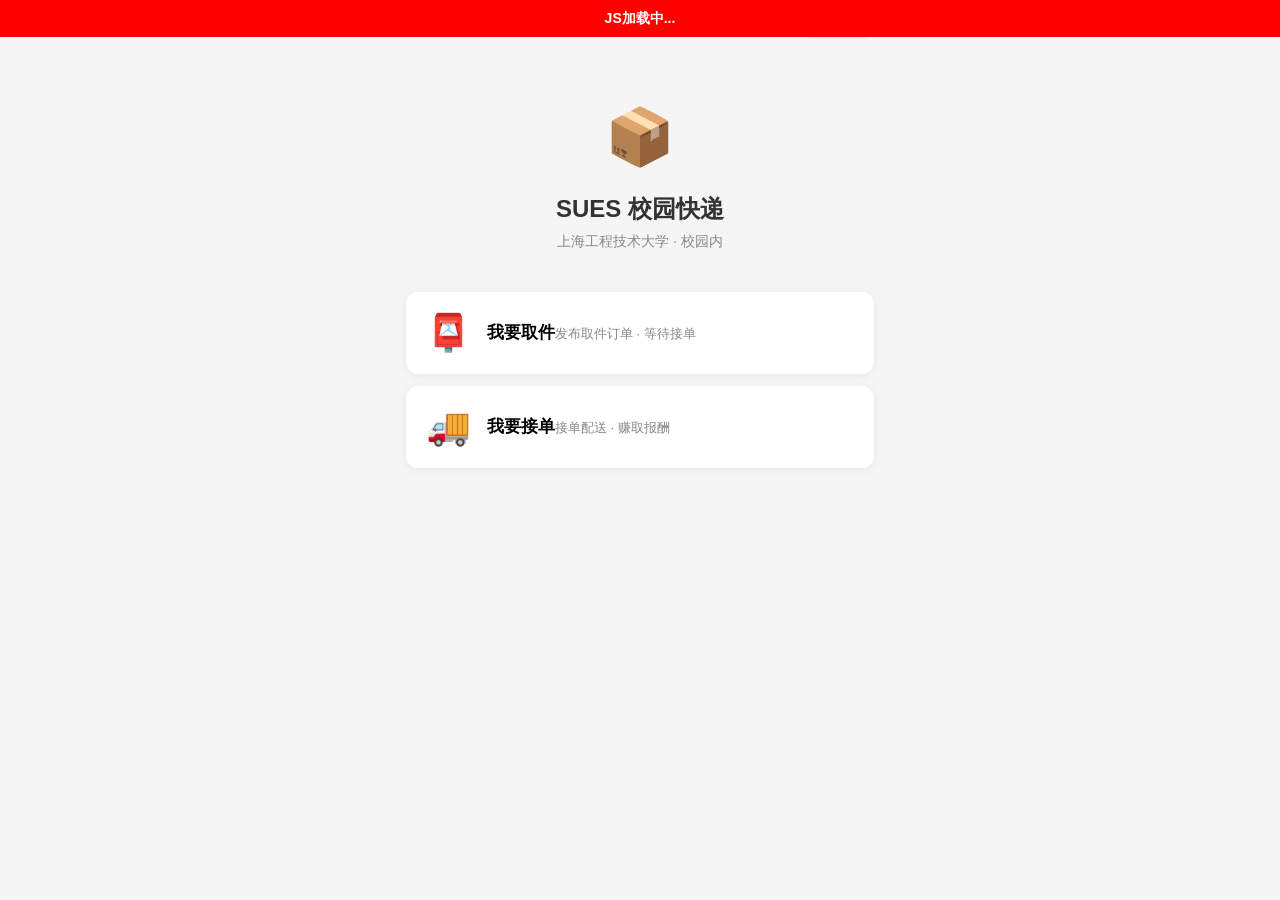
==== docs/index.html @ 0e4784ab "Deploy standalone with all fixes for GitHub Pages" ====
﻿<!DOCTYPE html>
<html lang="zh-CN">
<head>
  <meta charset="UTF-8">
  <meta name="viewport" content="width=device-width, initial-scale=1.0, maximum-scale=1.0, user-scalable=no, viewport-fit=cover">
  <title>SUES 校园快递</title>
  <style>
/* SUES Campus Express - Original WeChat Style */
:root {
  --green: #07c160; --green-light: #f0fff4; --danger: #ee0a24;
  --warning: #ff9800; --bg: #f5f5f5; --card: #fff;
  --text: #333; --text-secondary: #888; --border: #eee;
}
* { margin: 0; padding: 0; box-sizing: border-box; }
body {
  font-family: -apple-system, BlinkMacSystemFont, "Segoe UI", "PingFang SC", "Microsoft YaHei", sans-serif;
  background: var(--bg); color: var(--text); font-size: 15px; line-height: 1.5;
}
.app-container { max-width: 500px; margin: 0 auto; min-height: 100vh; }
.page { display: none; }
.page.active { display: block; }

/* Top Nav */
.top-nav {
  display: flex; align-items: center; justify-content: space-between;
  padding: 12px 16px; background: white;
  position: sticky; top: 0; z-index: 10;
}
.top-nav .back-btn { font-size: 24px; cursor: pointer; line-height: 1; }
.top-nav .title { font-size: 17px; font-weight: 600; }

/* Entry Page */
.entry-header { padding: 12px 16px 0; text-align: right; }
.admin-badge {
  font-size: 13px; color: var(--text-secondary); cursor: pointer;
  padding: 6px 14px; border-radius: 20px; background: var(--card);
  box-shadow: 0 1px 3px rgba(0,0,0,0.08);
}
.entry-grid { padding: 60px 16px 40px; text-align: center; }
.app-brand { margin-bottom: 40px; }
.app-brand .logo { font-size: 56px; display: block; margin-bottom: 12px; }
.entry-title { font-size: 24px; font-weight: 700; margin-bottom: 4px; }
.entry-subtitle { font-size: 14px; color: var(--text-secondary); }
.entry-btn {
  display: flex; align-items: center; width: 100%; padding: 20px; margin: 12px 0;
  background: white; border: none; border-radius: 12px; cursor: pointer; text-align: left;
  box-shadow: 0 2px 8px rgba(0,0,0,0.06);
}
.entry-btn .icon { font-size: 36px; margin-right: 16px; }
.entry-btn .btn-label { font-size: 17px; font-weight: 600; }
.entry-btn .btn-desc { font-size: 13px; color: var(--text-secondary); margin-top: 2px; }

/* Tabs */
.tabs, .page-tabs {
  display: flex; background: white; border-bottom: 1px solid #e5e5e5;
  position: sticky; top: 51px; z-index: 9;
}
.tab, .page-tab {
  flex: 1; text-align: center; padding: 12px; font-size: 14px;
  cursor: pointer; color: #888; border-bottom: 2px solid transparent;
}
.tab.active, .page-tab.active { color: var(--green); border-bottom-color: var(--green); font-weight: 600; }

/* Card & Form */
.card {
  background: white; border-radius: 12px; padding: 16px;
  margin: 12px 16px; box-shadow: 0 2px 8px rgba(0,0,0,0.06);
}
.form-group { margin-bottom: 12px; }
.form-group label { font-size: 13px; color: #888; display: block; margin-bottom: 6px; }
.form-group input, .form-group textarea {
  width: 100%; height: 44px; border: 1px solid #e5e5e5; border-radius: 8px;
  padding: 0 12px; font-size: 15px; background: #fafafa;
  outline: none; transition: border-color 0.2s;
}
.form-group input:focus, .form-group textarea:focus { border-color: var(--green); background: white; }
.form-group textarea { height: auto; min-height: 80px; padding: 10px 12px; resize: vertical; }
.price { text-align: center; font-size: 13px; color: #888; margin-bottom: 8px; }

/* Buttons */
.btn {
  width: 100%; height: 44px; border: none; border-radius: 8px;
  font-size: 16px; font-weight: 600; cursor: pointer; text-align: center;
  display: flex; align-items: center; justify-content: center;
}
.btn-primary { background: var(--green); color: white; }
.btn-danger { background: var(--danger); color: white; }
.btn-outline { background: white; border: 1px solid #ddd; color: var(--text); }
.btn-sm { height: 32px; font-size: 13px; font-weight: 500; padding: 0 12px; width: auto; }
.mt-8 { margin-top: 8px; }
.mt-16 { margin-top: 16px; }

/* Orders */
.order-item {
  background: white; margin: 0 16px 10px; padding: 14px 16px;
  border-radius: 12px; cursor: pointer; box-shadow: 0 2px 8px rgba(0,0,0,0.06);
}
.order-item .top-row { display: flex; justify-content: space-between; margin-bottom: 6px; font-size: 14px; }
.order-item .price { color: #e53935; font-weight: 700; font-size: 15px; }
.order-item .meta { display: flex; gap: 12px; font-size: 12px; color: #888; align-items: center; }

/* Status */
.status-badge, [class*="status-"] {
  font-size: 12px; padding: 2px 6px; border-radius: 4px;
}
.status-pending { background: #fff3e0; color: #e65100; }
.status-accepted, .status-in_transit { background: #e3f2fd; color: #1565c0; }
.status-completed { background: #e8f5e9; color: #1b5e20; }
.status-cancelled { background: #ffebee; color: #c62828; }
.status-disputed { background: #f3e5f5; color: #6a1b9a; }

/* Detail rows */
.detail-row { display: flex; padding: 10px 0; border-bottom: 1px solid var(--border); }
.detail-row:last-child { border-bottom: none; }
.detail-row .label { width: 76px; font-size: 13px; color: #888; flex-shrink: 0; }
.detail-row .value { flex: 1; font-size: 14px; word-break: break-all; }
.detail-actions { padding: 0 16px; margin-top: 16px; }
.detail-actions .btn + .btn { margin-top: 8px; }

/* Photo Upload */
.photo-upload {
  display: flex; flex-direction: column; align-items: center; padding: 24px;
  border: 2px dashed #ddd; border-radius: 8px; cursor: pointer; background: #fafafa;
}
.photo-upload .icon { font-size: 32px; }
.photo-upload .text { font-size: 13px; color: #888; margin-top: 8px; }
.photo-preview { max-width: 100%; max-height: 200px; border-radius: 8px; margin-top: 8px; }

/* Star Rating */
.star-rating { text-align: center; padding: 16px 0; }
.star { font-size: 32px; color: #ddd; cursor: pointer; margin: 0 4px; }
.star.active { color: #ffb300; }

/* Modal */
.modal-overlay {
  display: none; position: fixed; inset: 0; background: rgba(0,0,0,0.5);
  z-index: 100; align-items: center; justify-content: center;
}
.modal-overlay.active { display: flex; }
.modal-content {
  background: white; border-radius: 12px; padding: 24px;
  width: 85%; max-width: 400px; max-height: 80vh; overflow-y: auto;
}
.modal-actions { display: flex; gap: 12px; margin-top: 20px; }
.modal-actions .btn { flex: 1; }

/* Toast */
.toast {
  position: fixed; top: 50%; left: 50%; transform: translate(-50%,-50%);
  background: rgba(0,0,0,0.75); color: #fff; padding: 12px 24px;
  border-radius: 8px; font-size: 14px; z-index: 200;
  opacity: 0; transition: opacity 0.3s; pointer-events: none;
}
.toast.show { opacity: 1; }

/* Filter tabs */
.filter-tabs { display: flex; padding: 8px 16px; gap: 8px; flex-wrap: wrap; }
.filter-tab {
  padding: 4px 12px; font-size: 13px; border-radius: 12px; cursor: pointer;
  background: white; border: 1px solid #eee; color: #888;
}
.filter-tab.active { background: var(--green); color: white; border-color: var(--green); }

/* Stats Grid */
.stats-grid { display: grid; grid-template-columns: repeat(3,1fr); gap: 8px; padding: 12px 16px; }
.stat-card { background: white; padding: 16px; text-align: center; border-radius: 8px; box-shadow: 0 2px 8px rgba(0,0,0,0.06); }
.stat-card .number { font-size: 24px; font-weight: 700; color: var(--green); display: block; }
.stat-card .label { font-size: 12px; color: #888; margin-top: 4px; display: block; }

/* Table */
.table-wrap { overflow-x: auto; margin: 12px 16px; }
.table-wrap table { width: 100%; border-collapse: collapse; font-size: 13px; }
.table-wrap td, .table-wrap th { padding: 8px; text-align: left; border-bottom: 1px solid var(--border); }
.table-wrap th { background: var(--bg); font-weight: 600; }

/* Empty state */
.empty-state { text-align: center; padding: 60px 20px; color: #888; }
.empty-state .icon { font-size: 48px; margin-bottom: 12px; }
.empty-state p { font-size: 14px; }

/* Price card */
.price-card { background: var(--green-light); padding: 12px; border-radius: 8px; margin: 12px 16px; font-size: 13px; }
.price-card .row { display: flex; justify-content: space-between; padding: 3px 0; }

/* Misc */
.text-center { text-align: center; }
.role-badge { font-size: 11px; background: #e3f2fd; color: #1565c0; padding: 1px 6px; border-radius: 4px; }

</style>
</head>
<body>
<div id="js-status" style="position:fixed;top:0;left:0;right:0;z-index:99999;background:red;color:white;text-align:center;padding:8px;font-size:14px;font-weight:bold;">JS未加载</div>
<script>try{document.getElementById('js-status').textContent='JS加载中...';}catch(e){}</script>
  <div class="app-container" id="app">
    
    <!-- ===== Entry Page ===== -->
    <div class="page active" id="page-entry">
      <div class="entry-header">
        <span class="admin-badge" onclick="showAuth('admin')">⚙️ 管理</span>
      </div>
      <div class="entry-grid">
        <div class="app-brand">
          <span class="logo">📦</span>
          <div class="entry-title">SUES 校园快递</div>
          <div class="entry-subtitle">上海工程技术大学 · 校园内</div>
        </div>
        <button class="entry-btn pickup" onclick="showAuth('publisher')">
          <span class="icon">📮</span>
          <span class="btn-label">我要取件</span>
          <span class="btn-desc">发布取件订单 · 等待接单</span>
        </button>
        <button class="entry-btn delivery" onclick="showAuth('delivery')">
          <span class="icon">🚚</span>
          <span class="btn-label">我要接单</span>
          <span class="btn-desc">接单配送 · 赚取报酬</span>
        </button>
      </div>
    </div>

    <!-- ===== Auth Page ===== -->
    <div class="page" id="page-auth">
      <div class="top-nav">
        <span class="back-btn" onclick="showEntry()">‹</span>
        <span class="title" id="auth-title">登录</span>
      </div>
      <div style="padding: 20px 16px;">
        <input type="hidden" id="auth-target-role" value="publisher">
        <input type="hidden" id="auth-mode" value="login">
        <div id="auth-form">
          <div class="form-group">
            <label>用户名</label>
            <input type="text" id="auth-username" placeholder="请输入用户名">
          </div>
          <div class="form-group">
            <label>密码</label>
            <input type="password" id="auth-password" placeholder="请输入密码">
          </div>
          <div class="form-group" id="auth-phone-group" style="display:none">
            <label>手机号</label>
            <input type="tel" id="auth-phone" placeholder="请输入手机号">
          </div>
          <button class="btn btn-primary btn-block mt-16" id="auth-submit-btn" onclick="handleAuth()">登录</button>
          <p class="text-center mt-16">
            <span style="font-size:13px;color:var(--text-secondary);cursor:pointer" id="auth-toggle" onclick="toggleAuthMode()">没有账号？去注册</span>
          </p>
        </div>
      </div>
    </div>

    <!-- ===== Publisher Page ===== -->
    <div class="page" id="page-publisher">
      <div class="top-nav">
        <span class="back-btn" onclick="showEntry()">‹</span>
        <span class="title">📮 取件</span>
        <span style="font-size:13px;cursor:pointer" onclick="logout()">退出</span>
      </div>
      <div class="page-tabs">
        <div class="page-tab active" onclick="switchPubTab('publish')">发布订单</div>
        <div class="page-tab" onclick="switchPubTab('myorders')">我的订单</div>
      </div>
      <div id="pub-publish">
      <div class="price-card"><div style="font-size:13px;font-weight:600;margin-bottom:8px;">💰 价格表</div>
        <div class="row"><span>0-0.5kg</span><span style="font-weight:600;">¥2</span></div>
        <div class="row"><span>0.5-1kg</span><span style="font-weight:600;">¥4</span></div>
        <div class="row"><span>1-2kg</span><span style="font-weight:600;">¥6</span></div>
        <div class="row"><span>2-5kg</span><span style="font-weight:600;">¥10</span></div>
        <div class="row" style="border-top:1px solid var(--border);padding-top:6px;margin-top:6px;"><span>超过5kg每kg加</span><span style="font-weight:600;">¥2</span></div>
      </div>
      <div class="card" style="margin-top:12px;">
        <div class="form-group">
          <label>取件地址</label>
          <input type="text" id="pub-pickup-addr" placeholder="如：三期宿舍14号楼">
        </div>
        <div class="form-group">
          <label>取件码</label>
          <input type="text" id="pub-pickup-code" placeholder="取货验证码/密码">
        </div>
        <div class="form-group">
          <label>送达地址</label>
          <input type="text" id="pub-delivery-addr" placeholder="如：教学楼A座">
        </div>
        <div class="form-group">
          <label>快递编号</label>
          <input type="text" id="pub-tracking" placeholder="快递单号">
        </div>
        <div class="form-group">
          <label>重量（kg，超过5kg每kg加¥2）</label>
          <input type="number" id="pub-weight" placeholder="0" step="0.1" min="0">
        </div>
        <div class="form-group">
          <label>备注</label>
          <textarea id="pub-notes" placeholder="其他说明..."></textarea>
        </div>
        <div id="pub-price-preview" style="text-align:center;font-size:13px;color:var(--text-secondary);margin-bottom:12px;">
          预估价格：¥<span id="pub-price-amount">2.00</span>
          <span id="pub-payment-type"></span>
        </div>
        <button class="btn btn-primary btn-block" onclick="publishOrder()">发布订单</button>
      </div>
      </div>
      <div id="pub-myorders" style="display:none">
        <div class="filter-tabs">
          <span class="filter-tab active" onclick="filterMyOrders('all',this)">全部</span>
          <span class="filter-tab" onclick="filterMyOrders('pending',this)">待接单</span>
          <span class="filter-tab" onclick="filterMyOrders('accepted',this)">已接单</span>
          <span class="filter-tab" onclick="filterMyOrders('completed',this)">已完成</span>
        </div>
        <div id="pub-orders-list"></div>
      </div>
    </div>

    <!-- ===== Delivery Page ===== -->
    <div class="page" id="page-delivery">
      <div class="top-nav">
        <span class="back-btn" onclick="showEntry()">‹</span>
        <span class="title">🚚 接单</span>
        <span style="font-size:13px;cursor:pointer" onclick="logout()">退出</span>
      </div>
      <div class="page-tabs">
        <div class="page-tab active" onclick="switchDelTab('available')">可接订单</div>
        <div class="page-tab" onclick="switchDelTab('mine')">我的接单</div>
      </div>
      <div id="del-available">
        <div id="del-orders-list"></div>
      </div>
      <div id="del-mine" style="display:none">
        <div class="filter-tabs">
          <span class="filter-tab active" onclick="filterMyDeliveries('all',this)">全部</span>
          <span class="filter-tab" onclick="filterMyDeliveries('accepted',this)">进行中</span>
          <span class="filter-tab" onclick="filterMyDeliveries('completed',this)">已完成</span>
        </div>
        <div id="del-mine-list"></div>
      </div>
    </div>

    <!-- ===== Admin Page ===== -->
    <div class="page" id="page-admin">
      <div class="top-nav">
        <span class="back-btn" onclick="showEntry()">‹</span>
        <span class="title">⚙️ 管理后台</span>
        <span style="font-size:13px;cursor:pointer" onclick="logout()">退出</span>
      </div>
      <div class="stats-grid" id="admin-stats"></div>
      <div class="page-tabs">
        <div class="page-tab active" onclick="switchAdminTab('dashboard',this)">概览</div>
        <div class="page-tab" onclick="switchAdminTab('verify',this)">认证审核</div>
        <div class="page-tab" onclick="switchAdminTab('orders',this)">订单管理</div>
        <div class="page-tab" onclick="switchAdminTab('users',this)">用户管理</div>
      </div>
      <div id="admin-dashboard">
        <div id="admin-dash-content"></div>
      </div>
      <div id="admin-verify" style="display:none">
        <div id="admin-verify-list"></div>
      </div>
      <div id="admin-orders" style="display:none">
        <div id="admin-orders-list"></div>
      </div>
      <div id="admin-users" style="display:none">
        <div id="admin-users-list"></div>
      </div>
    </div>

    <!-- ===== Order Detail Page ===== -->
    <div class="page" id="page-order-detail">
      <div class="top-nav">
        <span class="back-btn" onclick="closeDetail()">‹</span>
        <span class="title">订单详情</span>
      </div>
      <div id="order-detail-content" style="padding: 12px 0;"></div>
    </div>

  </div>

  <!-- ===== Modal ===== -->
  <div class="modal-overlay" id="modal">
    <div class="modal-content" id="modal-body"></div>
  </div>

  <!-- ===== Toast ===== -->
  <div class="toast" id="toast"></div>

  <script>
try { document.getElementById('js-status').textContent='JS已加载'; document.getElementById('js-status').style.background='green'; } catch(e) {}

try { alert('JS已启动'); } catch(e) {}

try { alert('JS已启动 - ' + (typeof API_URL !== 'undefined' ? API_URL : 'NO_API')); } catch(e) {}
console.log('SCRIPT_START');
var API_URL = 'https://sues-express.onrender.com/api';
let state = { user: null, token: null, role: null, currentDetail: null };


// Make all functions accessible as globals
window.showAuth = showAuth;
window.showPage = showPage;  
window.handleAuth = handleAuth;
window.logout = logout;
window.showEntry = showEntry;
window.navigateTo = navigateTo;
window.closeDetail = closeDetail;
window.showToast = showToast;
window.toggleAuthMode = toggleAuthMode;
window.publishOrder = publishOrder;
window.switchPubTab = switchPubTab;
window.loadMyOrders = loadMyOrders;
window.filterMyOrders = filterMyOrders;
window.checkDeliveryStatus = checkDeliveryStatus;
window.submitDeliveryApply = submitDeliveryApply;
window.previewPhoto = previewPhoto;
window.switchDelTab = switchDelTab;
window.loadAvailableOrders = loadAvailableOrders;
window.loadMyDeliveries = loadMyDeliveries;
window.filterMyDeliveries = filterMyDeliveries;
window.acceptOrder = acceptOrder;
window.renderOrderItem = renderOrderItem;
window.showOrderDetail = showOrderDetail;
window.completeOrder = completeOrder;
window.cancelOrder = cancelOrder;
window.showRatingForm = showRatingForm;
window.setRating = setRating;
window.submitRating = submitRating;
window.closeModal = closeModal;
window.showDisputeForm = showDisputeForm;
window.submitDispute = submitDispute;
window.payOrder = payOrder;
window.confirmPay = confirmPay;
window.loadAdminDashboard = loadAdminDashboard;
window.switchAdminTab = switchAdminTab;
window.loadAdminVerify = loadAdminVerify;
window.verifyDelivery = verifyDelivery;
window.loadAdminOrders = loadAdminOrders;
window.loadAdminUsers = loadAdminUsers;
window.adminBlockUser = adminBlockUser;
window.adminUnblockUser = adminUnblockUser;
window.clearWarnings = clearWarnings;
window.setAsAdmin = setAsAdmin;
window.resolveDispute = resolveDispute;
window.adminCancelOrder = adminCancelOrder;

window.onload = function() { showPage('page-entry'); };
const TOKEN_KEY = 'sues_express_token';
const USER_KEY = 'sues_express_user';

// Initialize at top level (DOM is ready since script is at end of body)
try {
    var saved = localStorage.getItem(TOKEN_KEY);
    var userData = localStorage.getItem(USER_KEY);
    if (saved && userData) {
        state.token = saved;
        state.user = JSON.parse(userData);
        state.role = state.user.role;
        if (state.role === 'publisher') { showPage('page-publisher'); loadMyOrders(); }
        else if (state.role === 'delivery') { showPage('page-delivery'); checkDeliveryStatus(); }
        else if (['admin','super_admin'].includes(state.role)) { showPage('page-admin'); loadAdminDashboard(); }
        else showEntry();
    }
} catch(e) {}

    // Entry page buttons - use addEventListener (夸克浏览器不支持onclick)
    var entryBtns = document.querySelectorAll('.entry-btn, .admin-badge');
    for (var b = 0; b < entryBtns.length; b++) {
        (function(btn) {
            if (btn.classList.contains('entry-btn')) {
                var role = btn.classList.contains('pickup') ? 'publisher' : 'delivery';
                btn.addEventListener('click', function(e) { showAuth(role); });
            } else {
                btn.addEventListener('click', function(e) { showAuth('admin'); });
            }
        })(entryBtns[b]);
    }
  try {
    var pw = document.getElementById('pub-weight');
    if (pw) pw.addEventListener('input', updatePricePreview);
    var loginBtn = document.getElementById('auth-submit-btn');
    if (loginBtn) loginBtn.addEventListener('click', handleAuth);
} catch(e) {}



function showPage(pageId) {
  document.querySelectorAll('.page').forEach(p => p.style.display = 'none');
  document.getElementById(pageId).style.display = 'block';
}

function showAuth(role) {
  console.log('SHOW_AUTH_CALLED role=' + role);
  document.getElementById('auth-target-role').value = role;
  showPage('page-auth');
}

async function handleAuth() { console.log('handleAuth called');
  console.log('HANDLE_AUTH_CALLED');
  const username = document.getElementById('auth-username').value.trim();
  const password = document.getElementById('auth-password').value.trim();
  if (!username || !password) { alert('请填写用户名和密码'); return; }
  if (password.length < 6) { alert('密码至少需要6位'); return; }
  
  const role = document.getElementById('auth-target-role').value;
  const isLogin = document.getElementById('auth-mode').value === 'login';
  
  try {
    let data;
    if (isLogin) {
      const loginRole = role === 'admin' ? 'super_admin' : role;
      data = await api('/auth/login', { method: 'POST', body: JSON.stringify({ username, password, login_role: loginRole }) });
    } else {
      data = await api('/auth/register', { method: 'POST', body: JSON.stringify({ username, password, role }) });
    }
    alert((isLogin ? '登录' : '注册') + '成功!');
    state.user = data.user;
    state.token = data.token;
    localStorage.setItem('token', data.token);
    localStorage.setItem('user', JSON.stringify(data.user));
    if (role === 'publisher') showPage('page-publisher');
    else if (role === 'delivery') showPage('page-delivery');
    else showPage('page-admin');
  } catch(e) { alert(e.message); }
}

async function api(path, options = {}) {
  const headers = { 'Content-Type': 'application/json', ...options.headers };
  if (state.token) headers['Authorization'] = 'Bearer ' + state.token;
  const res = await fetch(API_URL + path, { ...options, headers });
  const data = await res.json();
  if (!res.ok) throw new Error(data.error || data.msg || '请求失败');
  return data;
}

function logout() {
  state = { user: null, token: null, role: null };
  localStorage.clear();
  showPage('page-entry');
}

// Make functions global
window.showAuth = showAuth;
window.handleAuth = handleAuth;
window.logout = logout;
window.showAuth = showAuth;
window.handleAuth = handleAuth;
window.logout = logout;
// ==== Publisher Functions ====
function updatePricePreview() {
  const weight = parseFloat(document.getElementById('pub-weight').value) || 0;
  let price;
  if (weight <= 0.5) price = 2;
  else if (weight <= 1) price = 4;
  else if (weight <= 2) price = 6;
  else if (weight <= 5) price = 10;
  else price = 10 + (weight - 5) * 2;
  document.getElementById('pub-price-amount').textContent = price.toFixed(2);
  const pt = document.getElementById('pub-payment-type');
  if (pt) pt.innerHTML = price < 10 ? '[COD]' : '[PREPAY]';
}
async function publishOrder() {
  const fields = { pickup_address: 'pub-pickup-addr', pickup_code: 'pub-pickup-code',
    delivery_address: 'pub-delivery-addr', tracking_number: 'pub-tracking' };
  const data = {};
  for (const [k, id] of Object.entries(fields)) {
    const val = document.getElementById(id).value.trim();
    if (!val) { showToast('请填写所有必填信息'); return; }
    data[k] = val;
  }
  data.weight = parseFloat(document.getElementById('pub-weight').value) || 0;
  data.notes = document.getElementById('pub-notes').value.trim();
  const w2 = data.weight;
  data.package_size = w2 <= 0.5 ? 'small' : w2 <= 1 ? 'medium' : w2 <= 2 ? 'large' : 'xlarge';
  try {
    await api('/orders', { method: 'POST', body: JSON.stringify(data) });
    showToast('订单发布成功');
    for (const id of Object.values(fields)) document.getElementById(id).value = '';
    document.getElementById('pub-weight').value = '';
    document.getElementById('pub-notes').value = '';
    updatePricePreview();
    switchPubTab('myorders'); loadMyOrders();
  } catch(e) { showToast(e.message); }
}
function switchPubTab(tab) {
  document.querySelectorAll('#page-publisher .page-tab').forEach(t => t.classList.remove('active'));
  document.getElementById('pub-publish').style.display = tab === 'publish' ? 'block' : 'none';
  document.getElementById('pub-myorders').style.display = tab === 'myorders' ? 'block' : 'none';
  const tabs = document.querySelectorAll('#page-publisher .page-tab');
  if (tab === 'publish') tabs[0].classList.add('active'); else tabs[1].classList.add('active');
  if (tab === 'myorders') loadMyOrders();
}
async function loadMyOrders(status) {
  const c = document.getElementById('pub-orders-list');
  try {
    const url = status && status !== 'all' ? '/orders?status=' + status : '/orders';
    const orders = await api(url);
    if (!orders.length) { c.innerHTML = '<div class="empty-state"><div class="icon">📭</div><p>暂无订单</p></div>'; return; }
    c.innerHTML = orders.map(o => renderOrderItem(o, 'publisher')).join('');
  } catch(e) { c.innerHTML = '<div class="empty-state"><p>' + e.message + '</p></div>'; }
}
function filterMyOrders(status, el) {
  document.querySelectorAll('#pub-myorders .filter-tab').forEach(t => t.classList.remove('active'));
  el.classList.add('active'); loadMyOrders(status);
}
function filterMyOrders(status, el) {
  document.querySelectorAll('#pub-myorders .filter-tab').forEach(t => t.classList.remove('active'));
  el.classList.add('active'); loadMyOrders(status);
}
// ==== Constants and Utilities ====
const statusLabels = { pending: '待接单', accepted: '已接单', in_transit: '配送中', completed: '已完成', cancelled: '已取消', disputed: '申诉中' };
const sizeLabels = { small: '小件', medium: '中件', large: '大件', xlarge: '超大件' };
function showToast(msg) {
  const t = document.getElementById('toast');
  if (!t) return;
  t.textContent = msg; t.classList.remove('show'); void t.offsetWidth;
  t.classList.add('show'); setTimeout(() => t.classList.remove('show'), 2000);
}
function closeDetail() {
  if (state.role === 'publisher') showPage('page-publisher');
  else if (state.role === 'delivery') showPage('page-delivery');
  else showPage('page-admin');
}
// ==== Delivery Functions ====
let deliveryVerified = false;
async function checkDeliveryStatus() {
  try {
    const dp = await api('/delivery/status');
    deliveryVerified = dp.status === 'approved';
    if (dp.status === 'none') showDeliveryApplyForm();
    else if (dp.status === 'pending') {
      document.getElementById('del-orders-list').innerHTML = '<div class="card"><p style="text-align:center;color:var(--warning);">⏳ 实名认证审核中，请耐心等待</p></div>';
    } else if (dp.status === 'rejected') showDeliveryApplyForm('认证被拒绝，请重新提交');
    else if (dp.status === 'approved') {
      if (dp.is_blocked) {
        document.getElementById('del-orders-list').innerHTML = '<div class="card"><p style="text-align:center;color:var(--danger);">⚠️ 已被限制接单（警告' + dp.warning_count + '/3次）<br>请联系管理员解除</p></div>';
      }
      loadAvailableOrders();
    }
  } catch(e) { showDeliveryApplyForm(); }
}
function showDeliveryApplyForm(msg) {
  document.getElementById('del-orders-list').innerHTML =
    '<div class="card">' + (msg ? '<p style="color:var(--danger);margin-bottom:12px;">' + msg + '</p>' : '') +
    '<div class="form-group"><label>真实姓名</label><input type="text" id="del-real-name" placeholder="姓名"></div>' +
    '<div class="form-group"><label>手机号</label><input type="tel" id="del-phone" placeholder="手机号"></div>' +
    '<div class="form-group"><label>学号</label><input type="text" id="del-student-id" placeholder="学号"></div>' +
    '<div class="form-group"><label>学院</label><input type="text" id="del-college" placeholder="学院"></div>' +
    '<div class="form-group"><label>学生证照片</label>' +
    '<div class="photo-upload" onclick="document.getElementById(\'del-photo-input\').click()">' +
    '<span class="icon">📷</span><span class="text">点击上传学生证照片</span>' +
    '<img id="del-photo-preview" class="photo-preview" style="display:none"></div>' +
    '<input type="file" id="del-photo-input" accept="image/*" style="display:none" onchange="previewPhoto(this,\'del-photo-preview\')">' +
    '</div><button class="btn btn-primary btn-block" onclick="submitDeliveryApply()">提交认证</button></div>';
}
function previewPhoto(input, id) {
  const preview = document.getElementById(id);
  if (input.files && input.files[0]) {
    const r = new FileReader();
    r.onload = e => { preview.src = e.target.result; preview.style.display = 'block'; };
    r.readAsDataURL(input.files[0]);
  }
}
async function submitDeliveryApply() {
  const fields = { real_name: 'del-real-name', phone: 'del-phone', student_id: 'del-student-id', college: 'del-college' };
  for (const [k, id] of Object.entries(fields)) { if (!document.getElementById(id).value.trim()) { showToast('请填写所有信息'); return; } }
  const pi = document.getElementById('del-photo-input');
  if (!pi.files || !pi.files[0]) { showToast('请上传学生证照片'); return; }
  const fd = new FormData();
  for (const [k, id] of Object.entries(fields)) fd.append(k, document.getElementById(id).value.trim());
  fd.append('student_card_photo', pi.files[0]);
  try { await apiForm('/delivery/apply', fd); showToast('认证申请已提交'); checkDeliveryStatus(); }
  catch(e) { showToast(e.message); }
}
function switchDelTab(tab) {
  document.querySelectorAll('#page-delivery .page-tab').forEach(t => t.classList.remove('active'));
  document.getElementById('del-available').style.display = tab === 'available' ? 'block' : 'none';
  document.getElementById('del-mine').style.display = tab === 'mine' ? 'block' : 'none';
  const tabs = document.querySelectorAll('#page-delivery .page-tab');
  if (tab === 'available') { tabs[0].classList.add('active'); loadAvailableOrders(); }
  else { tabs[1].classList.add('active'); loadMyDeliveries(); }
}
async function loadAvailableOrders() {
  const c = document.getElementById('del-orders-list');
  try {
    const orders = await api('/orders/available');
    if (!orders.length) { c.innerHTML = '<div class="empty-state"><div class="icon">🔍</div><p>暂无可用订单</p></div>'; return; }
    c.innerHTML = orders.map(o => renderOrderItem(o, 'delivery')).join('');
  } catch(e) { c.innerHTML = '<div class="empty-state"><p>' + e.message + '</p></div>'; }
}
async function loadMyDeliveries(status) {
  const c = document.getElementById('del-mine-list');
  try {
    const url = status && status !== 'all' ? '/orders?status=' + status : '/orders?status=mine';
    const orders = await api(url);
    if (!orders.length) { c.innerHTML = '<div class="empty-state"><div class="icon">📋</div><p>暂无接单记录</p></div>'; return; }
    c.innerHTML = orders.map(o => renderOrderItem(o, 'delivery')).join('');
  } catch(e) { c.innerHTML = '<div class="empty-state"><p>' + e.message + '</p></div>'; }
}
function filterMyDeliveries(status, el) {
  document.querySelectorAll('#del-mine .filter-tab').forEach(t => t.classList.remove('active'));
  el.classList.add('active'); loadMyDeliveries(status);
}
async function acceptOrder(id) {
  try { await api('/orders/' + id + '/accept', { method: 'POST' }); showToast('接单成功！可查看完整快递编号');
    loadAvailableOrders(); loadMyDeliveries(); } catch(e) { showToast(e.message); }
}
// ==== Render Functions ====
function renderOrderItem(order, role) {
  const cls = 'status-' + order.status;
  const ps = order.pickup_address.length > 12 ? order.pickup_address.slice(0,12)+'...' : order.pickup_address;
  const ds = order.delivery_address.length > 12 ? order.delivery_address.slice(0,12)+'...' : order.delivery_address;
  const acceptBtn = (role === 'delivery' && order.status === 'pending')
    ? '<button class="btn btn-sm btn-primary" style="margin-top:6px;" onclick="event.stopPropagation();acceptOrder('+order.id+')">接单</button>' : '';
  return '<div class="order-item" onclick="showOrderDetail('+order.id+')">' +
    '<div class="top-row"><span class="route">' + ps + ' → ' + ds + '</span><span class="price">¥' + order.price.toFixed(2) + '</span></div>' +
    '<div class="meta"><span>大小 ' + (sizeLabels[order.package_size]||order.package_size) + '</span><span>单号 ' + order.tracking_number + '</span><span class="' + cls + '">' + (statusLabels[order.status]||order.status) + '</span></div>' +
    acceptBtn + '</div>';
}
// ==== Order Detail Functions ====
async function showOrderDetail(id) {
  try {
    const cls = 'status-' + id;
    const order = await api('/orders/' + id);
    state.currentDetail = order;
    showPage('page-order-detail');
    const c = document.getElementById('order-detail-content');
    const cls = 'status-' + order.status;
    const canSee = !order.tracking_number.includes('****');
    let actions = '';
    if (state.role === 'delivery' && order.status === 'pending' && deliveryVerified)
      actions += '<button class="btn btn-primary btn-block" onclick="acceptOrder(' + order.id + ')">接单</button>';
    if (state.role === 'delivery' && order.delivery_person_id === state.user.id && ['accepted','in_transit'].includes(order.status))
      actions += getCompleteFormHTML(order.id);
    if (state.role === 'delivery' && order.delivery_person_id === state.user.id && order.status === 'accepted')
      actions += '<button class="btn btn-danger btn-block mt-8" onclick="cancelOrder(' + order.id + ')">取消接单</button>';
    if (state.role === 'publisher' && order.publisher_id === state.user.id && order.status === 'pending')
      actions += '<button class="btn btn-danger btn-block" onclick="cancelOrder(' + order.id + ')">取消订单</button>';
    if (state.role === 'publisher' && order.publisher_id === state.user.id && order.status === 'completed' && !order.rating)
      actions += '<button class="btn btn-primary btn-block" onclick="showRatingForm(' + order.id + ')">评价接单人</button>';
    if (state.role === 'publisher' && order.publisher_id === state.user.id && order.status === 'completed' && !order.paid)
      actions += '<button class="btn btn-primary btn-block mt-8" onclick="payOrder(' + order.id + ',' + order.price + ')">支付 ¥' + order.price.toFixed(2) + '</button>';
    if (state.role === 'publisher' && order.publisher_id === state.user.id && order.status === 'completed' && order.paid)
      actions += '<div class="card" style="background:var(--green-light);text-align:center;color:var(--green);">✅ 已支付</div>';
    if (state.role === 'publisher' && order.publisher_id === state.user.id && order.status === 'completed')
      actions += '<button class="btn btn-outline btn-block mt-8" onclick="showDisputeForm(' + order.id + ')">发起申诉</button>';
    if (state.role === 'publisher' && order.publisher_id === state.user.id && order.status === 'disputed')
      actions += '<div class="card" style="background:#FFF3E0;text-align:center;">⏳ 正在申诉处理中</div>';
    if (['admin','super_admin'].includes(state.role) && order.status === 'disputed')
      actions += '<button class="btn btn-primary btn-block mt-8" onclick="resolveDispute(' + order.id + ')">处理申诉</button>';
    if (['admin','super_admin'].includes(state.role) && ['accepted','in_transit'].includes(order.status))
      actions += '<button class="btn btn-outline btn-block mt-8" onclick="adminCancelOrder(' + order.id + ')">管理员取消订单</button>';

    c.innerHTML = '<div class="card">' +
      '<div class="detail-row"><span class="label">状态</span><span class="value"><span class="status-badge ' + cls + '">' + (statusLabels[order.status]||order.status) + '</span></span></div>' +
      '<div class="detail-row"><span class="label">取件地址</span><span class="value">' + order.pickup_address + '</span></div>' +
      '<div class="detail-row"><span class="label">取件码</span><span class="value">' + (canSee ? order.pickup_code : '🔒 接单后可见') + '</span></div>' +
      '<div class="detail-row"><span class="label">送达地址</span><span class="value">' + order.delivery_address + '</span></div>' +
      '<div class="detail-row"><span class="label">快递编号</span><span class="value">' + (canSee ? order.tracking_number : '🔒 接单后可见') + '</span></div>' +
      '<div class="detail-row"><span class="label">包裹大小</span><span class="value">' + (sizeLabels[order.package_size]||order.package_size) + '</span></div>' +
      '<div class="detail-row"><span class="label">重量</span><span class="value">' + order.weight + 'kg</span></div>' +
      '<div class="detail-row"><span class="label">价格</span><span class="value" style="font-weight:700;color:var(--danger)">¥' + order.price.toFixed(2) + '</span></div>' +
      (order.delivery_person_name ? '<div class="detail-row"><span class="label">接单人</span><span class="value">' + order.delivery_person_name + '</span></div>' : '') +
      (order.notes ? '<div class="detail-row"><span class="label">备注</span><span class="value">' + order.notes + '</span></div>' : '') +
      '<div class="detail-row"><span class="label">创建时间</span><span class="value">' + (order.created_at||'') + '</span></div>' +
      (order.completion_photo ? '<div class="detail-row"><span class="label">完成照片</span><span class="value"><img src="' + API_URL + '/uploads/' + order.completion_photo + '" style="max-width:100%;border-radius:8px;"></span></div>' : '') +
      (order.rating ? '<div class="detail-row"><span class="label">评价</span><span class="value">' + '⭐'.repeat(order.rating.rating) + ' ' + (order.rating.comment||'') + '</span></div>' : '') +
      '</div>' + (actions ? '<div class="detail-actions">' + actions + '</div>' : '');
  } catch(e) { showToast(e.message); }
}
function getCompleteFormHTML(orderId) {
  return '<div class="card" style="margin-top:8px;">' +
    '<p style="font-size:13px;margin-bottom:8px;">📸 请上传宿舍楼下照片作为完成证明</p>' +
    '<div class="photo-upload" onclick="document.getElementById(\'complete-photo-input\').click()">' +
    '<span class="icon">📷</span><span class="text">点击拍照/上传</span>' +
    '<img id="complete-photo-preview" class="photo-preview" style="display:none"></div>' +
    '<input type="file" id="complete-photo-input" accept="image/*" style="display:none" onchange="previewPhotoComplete(this)">' +
    '<button class="btn btn-primary btn-block mt-8" onclick="completeOrder(' + orderId + ')">确认完成</button></div>';
}
let completePhotoFile = null;
function previewPhotoComplete(input) {
  if (input.files && input.files[0]) {
    completePhotoFile = input.files[0];
    const r = new FileReader();
    r.onload = e => { document.getElementById('complete-photo-preview').src = e.target.result;
      document.getElementById('complete-photo-preview').style.display = 'block'; };
    r.readAsDataURL(input.files[0]);
  }
}
async function completeOrder(orderId) {
  if (!completePhotoFile) { showToast('请先上传完成照片'); return; }
  const fd = new FormData(); fd.append('photo', completePhotoFile);
  try { await apiForm('/orders/' + orderId + '/complete', fd); showToast('订单已完成！');
    completePhotoFile = null; loadMyDeliveries(); showOrderDetail(orderId);
  } catch(e) { showToast(e.message); }
}
async function cancelOrder(orderId) {
  if (!confirm('确定要取消此订单吗？接单后取消将会记录警告！')) return;
  try { const res = await api('/orders/' + orderId + '/cancel', { method: 'POST' }); showToast(res.message||'已取消'); closeDetail(); }
  catch(e) { showToast(e.message); }
}
// ==== Rating Functions ====
let currentRating = 0;
function showRatingForm(orderId) {
  currentRating = 0;
  document.getElementById('modal-body').innerHTML = '<h3 style="margin-bottom:12px;">评价接单人</h3>' +
    '<div class="star-rating" id="rating-stars">' +
    [1,2,3,4,5].map(i => '<span class="star" data-val="' + i + '" onclick="setRating(' + i + ')">★</span>').join('') +
    '</div><div class="form-group"><label>评价内容</label><textarea id="rating-comment" placeholder="说说你的体验..." rows="3"></textarea></div>' +
    '<div class="modal-actions"><button class="btn btn-outline" onclick="closeModal()">取消</button>' +
    '<button class="btn btn-primary" onclick="submitRating(' + orderId + ')">提交评价</button></div>';
  document.getElementById('modal').classList.add('active');
}
function setRating(val) {
  currentRating = val;
  document.querySelectorAll('#rating-stars .star').forEach(s => {
    s.classList.toggle('active', parseInt(s.dataset.val) <= val);
  });
}
async function submitRating(orderId) {
  if (!currentRating) { showToast('请选择星级评分'); return; }
  const comment = document.getElementById('rating-comment').value.trim();
  try { await api('/ratings', { method: 'POST', body: JSON.stringify({ order_id: orderId, rating: currentRating, comment }) });
    showToast('评价成功'); closeModal(); showOrderDetail(orderId);
  } catch(e) { showToast(e.message); }
}
function closeModal() { document.getElementById('modal').classList.remove('active'); }
// ==== Dispute Functions ====
function showDisputeForm(orderId) {
  document.getElementById('modal-body').innerHTML = '<h3 style="margin-bottom:12px;">发起申诉</h3>' +
    '<div class="form-group"><label>申诉原因</label><textarea id="dispute-reason" placeholder="请详细描述问题..." rows="4"></textarea></div>' +
    '<div class="modal-actions"><button class="btn btn-outline" onclick="closeModal()">取消</button>' +
    '<button class="btn btn-danger" onclick="submitDispute(' + orderId + ')">提交申诉</button></div>';
  document.getElementById('modal').classList.add('active');
}
async function submitDispute(orderId) {
  const reason = document.getElementById('dispute-reason').value.trim();
  if (!reason) { showToast('请填写申诉原因'); return; }
  try { await api('/disputes', { method: 'POST', body: JSON.stringify({ order_id: orderId, reason }) });
    showToast('申诉已提交，等待管理员处理'); closeModal(); showOrderDetail(orderId);
  } catch(e) { showToast(e.message); }
}
// ==== Payment Functions ====
async function payOrder(orderId, amount) {
  document.getElementById('modal-body').innerHTML = '<h3 style="margin-bottom:12px;">确认支付</h3>' +
    '<p style="text-align:center;font-size:24px;font-weight:700;color:var(--danger);margin:16px 0;">¥' + amount.toFixed(2) + '</p>' +
    '<p style="text-align:center;font-size:13px;color:var(--text-secondary);margin-bottom:16px;">💳 微信支付<br>第一版支持真实微信支付</p>' +
    '<div class="modal-actions"><button class="btn btn-outline" onclick="closeModal()">取消</button>' +
    '<button class="btn btn-primary" onclick="confirmPay(' + orderId + ',' + amount + ')">确认支付 ¥' + amount.toFixed(2) + '</button></div>';
  document.getElementById('modal').classList.add('active');
}
async function confirmPay(orderId, amount) {
  try {
    const payData = await api('/payments/create', { method: 'POST', body: JSON.stringify({ order_id: orderId }) });
    showToast('正在调起微信支付...');
    setTimeout(async () => {
      try {
        await api('/payments/notify', { method: 'POST', body: JSON.stringify({
          prepay_id: payData.prepay_id, out_trade_no: payData.prepay_id,
          transaction_id: 'wx_sim_' + Date.now()
        })});
        showToast('支付成功！'); closeModal(); showOrderDetail(orderId);
      } catch(e) { showToast(e.message); }
    }, 1500);
  } catch(e) { showToast(e.message); }
}


// ==== Admin Functions ====
async function loadAdminDashboard() {
  try {
    const stats = await api('/admin/dashboard');
    document.getElementById('admin-stats').innerHTML =
      '<div class="stat-card"><div class="number">' + stats.total_orders + '</div><div class="label">总订单</div></div>' +
      '<div class="stat-card"><div class="number">' + stats.pending_orders + '</div><div class="label">待接单</div></div>' +
      '<div class="stat-card"><div class="number">' + stats.completed_orders + '</div><div class="label">已完成</div></div>' +
      '<div class="stat-card"><div class="number">' + stats.total_delivery + '</div><div class="label">接单人</div></div>' +
      '<div class="stat-card"><div class="number" style="color:var(--warning)">' + stats.pending_approvals + '</div><div class="label">待审核</div></div>' +
      '<div class="stat-card"><div class="number" style="color:var(--danger)">' + stats.blocked_delivery + '</div><div class="label">已限制</div></div>';
    document.getElementById('admin-dash-content').innerHTML =
      '<div class="card"><p style="font-size:13px;color:var(--text-secondary);">管理员提示：</p>' +
      '<ul style="margin-top:8px;font-size:13px;line-height:1.8;padding-left:16px;">' +
      '<li>🔍 审核认证审核中的实名认证申请</li><li>📊 在订单管理中查看所有订单</li>' +
      '<li>👥 在用户管理中管理用户和解除接单限制</li></ul></div>';
  } catch(e) { showToast(e.message); }
}
function switchAdminTab(tab, el) {
  document.querySelectorAll('#page-admin .page-tab').forEach(t => t.classList.remove('active'));
  el.classList.add('active');
  ['admin-dashboard','admin-verify','admin-orders','admin-users'].forEach(id => document.getElementById(id).style.display = 'none');
  document.getElementById('admin-' + tab).style.display = 'block';
  if (tab === 'verify') loadAdminVerify();
  else if (tab === 'orders') loadAdminOrders();
  else if (tab === 'users') loadAdminUsers();
}
async function loadAdminVerify() {
  const c = document.getElementById('admin-verify-list');
  try {
    const dps = await api('/admin/delivery-persons?status=pending');
    if (!dps.length) { c.innerHTML = '<div class="card"><p style="text-align:center;color:var(--text-secondary);">✅ 暂无待审核的认证申请</p></div>'; return; }
    c.innerHTML = dps.map(dp =>
      '<div class="card">' +
      '<div class="detail-row"><span class="label">姓名</span><span class="value">' + dp.real_name + '</span></div>' +
      '<div class="detail-row"><span class="label">手机</span><span class="value">' + dp.phone + '</span></div>' +
      '<div class="detail-row"><span class="label">学号</span><span class="value">' + dp.student_id + '</span></div>' +
      '<div class="detail-row"><span class="label">学院</span><span class="value">' + dp.college + '</span></div>' +
      (dp.student_card_photo ? '<div class="detail-row"><span class="label">学生证</span><span class="value"><img src="' + API_URL + '/uploads/' + dp.student_card_photo + '" style="max-width:100%;border-radius:8px;max-height:150px;"></span></div>' : '') +
      '<div style="display:flex;gap:8px;margin-top:12px;">' +
      '<button class="btn btn-primary btn-sm" onclick="verifyDelivery(' + dp.id + ",'" + "approve" + "')" + '">✅ 通过</button>' +
      '<button class="btn btn-danger btn-sm" onclick="verifyDelivery(' + dp.id + ",'" + "reject" + "')" + '">❌ 拒绝</button></div></div>'
    ).join('');
  } catch(e) { c.innerHTML = '<div class="card"><p>' + e.message + '</p></div>'; }
}
async function verifyDelivery(dpId, action) {
  try { await api('/admin/delivery-persons/' + dpId + '/verify', { method: 'POST', body: JSON.stringify({ action }) });
    showToast(action === 'approve' ? '已通过认证' : '已拒绝认证'); loadAdminVerify();
  } catch(e) { showToast(e.message); }
}
async function loadAdminOrders() {
  const c = document.getElementById('admin-orders-list');
  try {
    const orders = await api('/orders');
    if (!orders.length) { c.innerHTML = '<div class="card"><p style="text-align:center;color:var(--text-secondary);">暂无订单</p></div>'; return; }
    c.innerHTML = '<div class="table-wrap"><table><tr><th>ID</th><th>地址</th><th>大小</th><th>价格</th><th>状态</th><th>操作</th></tr>' +
      orders.map(o => '<tr><td>#' + o.id + '</td><td>' + (o.pickup_address.slice(0,8)) + '...</td><td>' + (sizeLabels[o.package_size]||o.package_size) + '</td><td>¥' + o.price.toFixed(2) + '</td><td><span class="status-' + o.status + '">' + (statusLabels[o.status]||o.status) + '</span></td><td><button class="btn btn-sm btn-outline" onclick="showOrderDetail(' + o.id + ')">详情</button></td></tr>').join('') +
      '</table></div>';
  } catch(e) { c.innerHTML = '<div class="card"><p>' + e.message + '</p></div>'; }
}
async function loadAdminUsers() {
  const c = document.getElementById('admin-users-list');
  try {
    const users = await api('/admin/users');
    c.innerHTML = users.map(u => {
      const dp = u.delivery_profile;
      const wc = dp ? dp.warning_count : 0;
      const bl = dp ? dp.is_blocked : false;
      return '<div class="card"><div style="display:flex;justify-content:space-between;align-items:center;">' +
        '<div><strong>' + u.username + '</strong><span class="status-badge" style="background:#E3F2FD;color:#1565C0;margin-left:8px;">' + u.role + '</span></div>' +
        '<div>' + (!u.is_active ? '<span class="status-badge status-cancelled">已禁用</span>' : '') + (bl ? '<span class="status-badge status-cancelled">限制中(' + wc + '/3)</span>' : '') + '</div></div>' +
        (dp ? '<div style="font-size:13px;color:var(--text-secondary);margin-top:8px;">' + dp.real_name + ' · ' + dp.college + ' · ' + dp.student_id +
        '<span class="status-badge" style="margin-left:4px;">' + (dp.status === 'approved' ? '✅已认证' : dp.status === 'pending' ? '⏳审核中' : '❌已拒绝') + '</span>' +
        '<span style="margin-left:8px;">接单' + (dp.total_orders||0) + '次 · ⭐' + (dp.avg_rating||0).toFixed(1) + '</span></div>' : '') +
        '<div style="display:flex;gap:8px;margin-top:8px;flex-wrap:wrap;">' +
        (!u.is_active ? '<button class="btn btn-sm btn-primary" onclick="adminUnblockUser(' + u.id + ')">解禁</button>' : '') +
        (bl ? '<button class="btn btn-sm btn-primary" onclick="clearWarnings(' + dp.id + ')">解除限制</button>' : '') +
        (dp && wc > 0 && !bl ? '<button class="btn btn-sm btn-primary" onclick="clearWarnings(' + dp.id + ')">清除警告</button>' : '') +
        (u.role !== 'super_admin' && u.role !== 'admin' ? '<button class="btn btn-sm btn-outline" onclick="adminBlockUser(' + u.id + ')">禁用</button>' : '') +
        (state.role === 'super_admin' && u.role !== 'admin' && u.role !== 'super_admin' ? '<button class="btn btn-sm btn-outline" onclick="setAsAdmin(' + u.id + ')">设为管理员</button>' : '') +
        '</div></div>';
    }).join('');
  } catch(e) { c.innerHTML = '<div class="card"><p>' + e.message + '</p></div>'; }
}
async function adminBlockUser(userId) {
  if (!confirm('确定要禁用此用户吗？')) return;
  try { await api('/admin/users/' + userId + '/block', { method: 'POST' }); showToast('已禁用'); loadAdminUsers(); }
  catch(e) { showToast(e.message); }
}
async function adminUnblockUser(userId) {
  try { await api('/admin/users/' + userId + '/unblock', { method: 'POST' }); showToast('已解禁'); loadAdminUsers(); }
  catch(e) { showToast(e.message); }
}
async function clearWarnings(dpId) {
  if (!confirm('确定要清除此用户的警告和限制吗？')) return;
  try { await api('/admin/warnings/' + dpId + '/clear', { method: 'POST' }); showToast('已清除'); loadAdminUsers(); }
  catch(e) { showToast(e.message); }
}
async function setAsAdmin(userId) {
  if (!confirm('确定要将其设为管理员吗？')) return;
  try { await api('/admin/set-admin', { method: 'POST', body: JSON.stringify({ user_id: userId }) }); showToast('已设为管理员'); loadAdminUsers(); }
  catch(e) { showToast(e.message); }
}
async function resolveDispute(orderId) {
  const reason = prompt('请输入处理意见：', '已处理，订单完成');
  if (reason === null) return;
  try {
    const disputes = await api('/disputes');
    const dispute = disputes.find(d => d.order_id === orderId);
    if (dispute) {
      await api('/disputes/' + dispute.id + '/resolve', { method: 'POST', body: JSON.stringify({ status: 'resolved', response: reason }) });
      showToast('申诉已处理'); showOrderDetail(orderId);
    }
  } catch(e) { showToast(e.message); }
}
async function adminCancelOrder(orderId) {
  if (!confirm('确定要取消此订单吗？')) return;
  try { await api('/orders/' + orderId + '/cancel', { method: 'POST' }); showToast('已取消'); closeDetail(); }
  catch(e) { showToast(e.message); }
}


// ==== Base Functions ====
function showPage(pageId) {
  document.querySelectorAll('.page').forEach(p => p.style.display = 'none');
  document.getElementById(pageId).style.display = 'block';
}
function toggleAuthMode() {
  const mode = document.getElementById('auth-mode');
  mode.value = mode.value === 'login' ? 'register' : 'login';
  const btn = document.getElementById('auth-submit-btn');
  btn.textContent = mode.value === 'login' ? '登录' : '注册';
  document.getElementById('auth-toggle').textContent = mode.value === 'login' ? '没有账号？去注册' : '已有账号？去登录';
}
function showAuth(role) {
  document.getElementById('auth-target-role').value = role;
  const titles = { publisher: '取件人登录', delivery: '接单人登录', admin: '管理员登录' };
  document.getElementById('auth-title').textContent = titles[role] || '登录';
  showPage('page-auth');
}
async function handleAuth() {
  const username = document.getElementById('auth-username').value.trim();
  const password = document.getElementById('auth-password').value.trim();
  if (!username || !password) { showToast('请填写用户名和密码'); return; }
  if (password.length < 6) { showToast('密码至少需要6位'); return; }
  const role = document.getElementById('auth-target-role').value;
  const isLogin = document.getElementById('auth-mode').value === 'login';
  try {
    let data;
    if (isLogin) {
      data = await api('/auth/login', { method: 'POST', body: JSON.stringify({ username, password, login_role: role }) });
    } else {
      data = await api('/auth/register', { method: 'POST', body: JSON.stringify({ username, password, role }) });
    }
    showToast((isLogin ? '登录' : '注册') + '成功');
    state.token = data.token;
    state.user = data.user;
    state.role = data.user.role;
    localStorage.setItem(TOKEN_KEY, data.token);
    localStorage.setItem(USER_KEY, JSON.stringify(data.user));
    if (state.role === 'publisher') showPage('page-publisher');
    else if (state.role === 'delivery') { showPage('page-delivery'); checkDeliveryStatus(); }
    else if (['admin','super_admin'].includes(state.role)) { showPage('page-admin'); loadAdminDashboard(); }
  } catch(e) { showToast(e.message); }
}
function logout() {
  state = { user: null, token: null, role: null, currentDetail: null };
  localStorage.removeItem(TOKEN_KEY); localStorage.removeItem(USER_KEY);
  showPage('page-entry');
}
function showEntry() { showPage('page-entry'); }
function navigateTo(pageId) {
  document.querySelectorAll('.page').forEach(p => p.classList.remove('active'));
  document.getElementById(pageId).classList.add('active');
}
function closeDetail() {
  if (state.role === 'publisher') showPage('page-publisher');
  else if (state.role === 'delivery') showPage('page-delivery');
  else showPage('page-admin');



}
console.log('SCRIPT_END');

// ==== Form Data Upload ====
async function apiForm(path, fd) {
  const headers = {};
  if (state.token) headers['Authorization'] = 'Bearer ' + state.token;
  const res = await fetch(API_URL + path, { method: 'POST', headers, body: fd });
  const data = await res.json();
  if (!res.ok) throw new Error(data.error || data.msg || '请求失败');
  return data;
}

</script>
</body>
</html>
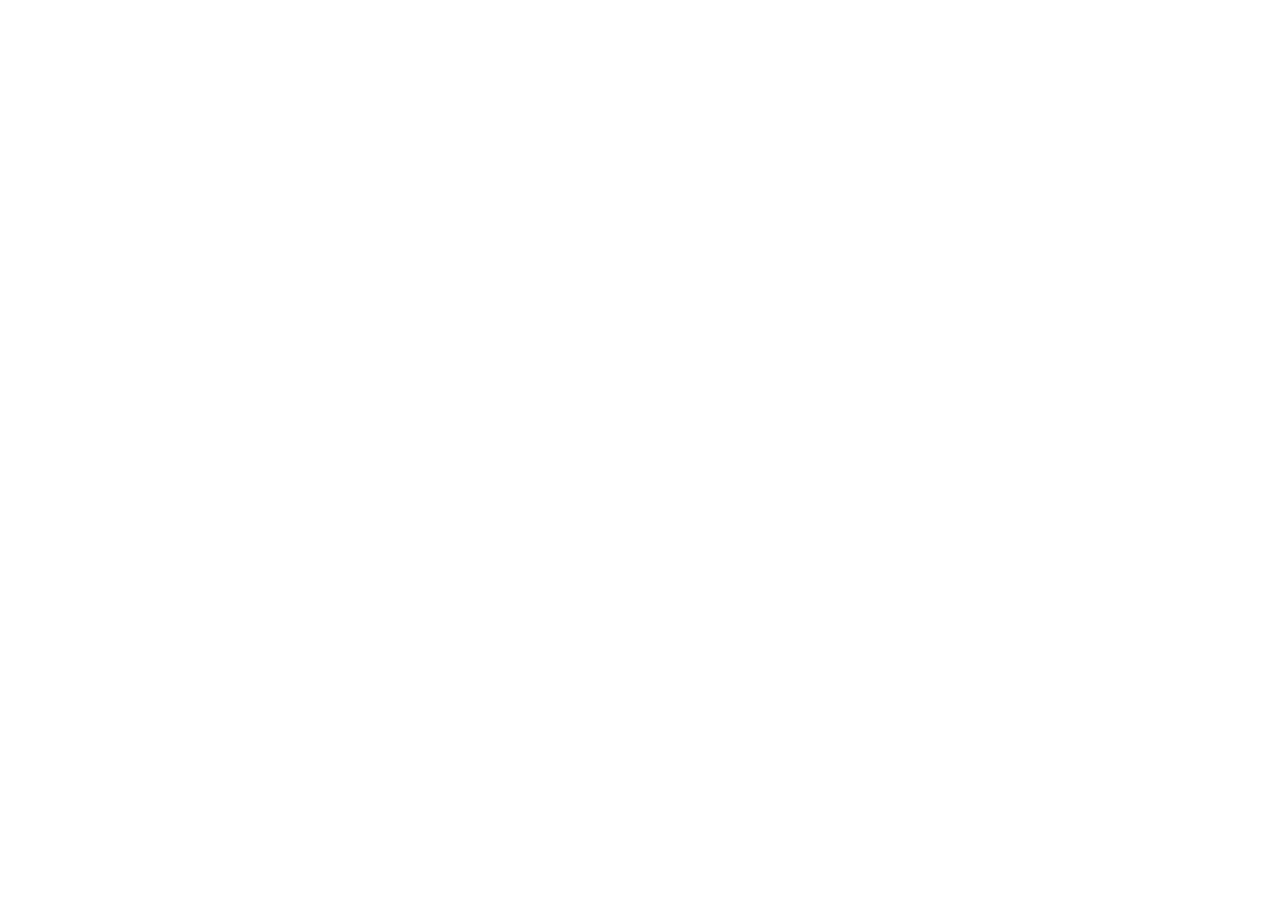
==== commit 21584489: "fix: ??JS????????????" ====
--- a/docs/index.html
+++ b/docs/index.html
@@ -1,218 +1,217 @@
-﻿<!DOCTYPE html>
+<!DOCTYPE html>
 <html lang="zh-CN">
 <head>
   <meta charset="UTF-8">
   <meta name="viewport" content="width=device-width, initial-scale=1.0, maximum-scale=1.0, user-scalable=no, viewport-fit=cover">
-  <title>SUES 校园快递</title>
-  <style>
-/* SUES Campus Express - Original WeChat Style */
-:root {
-  --green: #07c160; --green-light: #f0fff4; --danger: #ee0a24;
-  --warning: #ff9800; --bg: #f5f5f5; --card: #fff;
-  --text: #333; --text-secondary: #888; --border: #eee;
-}
-* { margin: 0; padding: 0; box-sizing: border-box; }
-body {
-  font-family: -apple-system, BlinkMacSystemFont, "Segoe UI", "PingFang SC", "Microsoft YaHei", sans-serif;
-  background: var(--bg); color: var(--text); font-size: 15px; line-height: 1.5;
-}
-.app-container { max-width: 500px; margin: 0 auto; min-height: 100vh; }
-.page { display: none; }
-.page.active { display: block; }
-
-/* Top Nav */
-.top-nav {
-  display: flex; align-items: center; justify-content: space-between;
-  padding: 12px 16px; background: white;
-  position: sticky; top: 0; z-index: 10;
-}
-.top-nav .back-btn { font-size: 24px; cursor: pointer; line-height: 1; }
-.top-nav .title { font-size: 17px; font-weight: 600; }
-
-/* Entry Page */
-.entry-header { padding: 12px 16px 0; text-align: right; }
-.admin-badge {
-  font-size: 13px; color: var(--text-secondary); cursor: pointer;
-  padding: 6px 14px; border-radius: 20px; background: var(--card);
-  box-shadow: 0 1px 3px rgba(0,0,0,0.08);
-}
-.entry-grid { padding: 60px 16px 40px; text-align: center; }
-.app-brand { margin-bottom: 40px; }
-.app-brand .logo { font-size: 56px; display: block; margin-bottom: 12px; }
-.entry-title { font-size: 24px; font-weight: 700; margin-bottom: 4px; }
-.entry-subtitle { font-size: 14px; color: var(--text-secondary); }
-.entry-btn {
-  display: flex; align-items: center; width: 100%; padding: 20px; margin: 12px 0;
-  background: white; border: none; border-radius: 12px; cursor: pointer; text-align: left;
-  box-shadow: 0 2px 8px rgba(0,0,0,0.06);
-}
-.entry-btn .icon { font-size: 36px; margin-right: 16px; }
-.entry-btn .btn-label { font-size: 17px; font-weight: 600; }
-.entry-btn .btn-desc { font-size: 13px; color: var(--text-secondary); margin-top: 2px; }
-
-/* Tabs */
-.tabs, .page-tabs {
-  display: flex; background: white; border-bottom: 1px solid #e5e5e5;
-  position: sticky; top: 51px; z-index: 9;
-}
-.tab, .page-tab {
-  flex: 1; text-align: center; padding: 12px; font-size: 14px;
-  cursor: pointer; color: #888; border-bottom: 2px solid transparent;
-}
-.tab.active, .page-tab.active { color: var(--green); border-bottom-color: var(--green); font-weight: 600; }
-
-/* Card & Form */
-.card {
-  background: white; border-radius: 12px; padding: 16px;
-  margin: 12px 16px; box-shadow: 0 2px 8px rgba(0,0,0,0.06);
-}
-.form-group { margin-bottom: 12px; }
-.form-group label { font-size: 13px; color: #888; display: block; margin-bottom: 6px; }
-.form-group input, .form-group textarea {
-  width: 100%; height: 44px; border: 1px solid #e5e5e5; border-radius: 8px;
-  padding: 0 12px; font-size: 15px; background: #fafafa;
-  outline: none; transition: border-color 0.2s;
-}
-.form-group input:focus, .form-group textarea:focus { border-color: var(--green); background: white; }
-.form-group textarea { height: auto; min-height: 80px; padding: 10px 12px; resize: vertical; }
-.price { text-align: center; font-size: 13px; color: #888; margin-bottom: 8px; }
-
-/* Buttons */
-.btn {
-  width: 100%; height: 44px; border: none; border-radius: 8px;
-  font-size: 16px; font-weight: 600; cursor: pointer; text-align: center;
-  display: flex; align-items: center; justify-content: center;
-}
-.btn-primary { background: var(--green); color: white; }
-.btn-danger { background: var(--danger); color: white; }
-.btn-outline { background: white; border: 1px solid #ddd; color: var(--text); }
-.btn-sm { height: 32px; font-size: 13px; font-weight: 500; padding: 0 12px; width: auto; }
-.mt-8 { margin-top: 8px; }
-.mt-16 { margin-top: 16px; }
-
-/* Orders */
-.order-item {
-  background: white; margin: 0 16px 10px; padding: 14px 16px;
-  border-radius: 12px; cursor: pointer; box-shadow: 0 2px 8px rgba(0,0,0,0.06);
-}
-.order-item .top-row { display: flex; justify-content: space-between; margin-bottom: 6px; font-size: 14px; }
-.order-item .price { color: #e53935; font-weight: 700; font-size: 15px; }
-.order-item .meta { display: flex; gap: 12px; font-size: 12px; color: #888; align-items: center; }
-
-/* Status */
-.status-badge, [class*="status-"] {
-  font-size: 12px; padding: 2px 6px; border-radius: 4px;
-}
-.status-pending { background: #fff3e0; color: #e65100; }
-.status-accepted, .status-in_transit { background: #e3f2fd; color: #1565c0; }
-.status-completed { background: #e8f5e9; color: #1b5e20; }
-.status-cancelled { background: #ffebee; color: #c62828; }
-.status-disputed { background: #f3e5f5; color: #6a1b9a; }
-
-/* Detail rows */
-.detail-row { display: flex; padding: 10px 0; border-bottom: 1px solid var(--border); }
-.detail-row:last-child { border-bottom: none; }
-.detail-row .label { width: 76px; font-size: 13px; color: #888; flex-shrink: 0; }
-.detail-row .value { flex: 1; font-size: 14px; word-break: break-all; }
-.detail-actions { padding: 0 16px; margin-top: 16px; }
-.detail-actions .btn + .btn { margin-top: 8px; }
-
-/* Photo Upload */
-.photo-upload {
-  display: flex; flex-direction: column; align-items: center; padding: 24px;
-  border: 2px dashed #ddd; border-radius: 8px; cursor: pointer; background: #fafafa;
-}
-.photo-upload .icon { font-size: 32px; }
-.photo-upload .text { font-size: 13px; color: #888; margin-top: 8px; }
-.photo-preview { max-width: 100%; max-height: 200px; border-radius: 8px; margin-top: 8px; }
-
-/* Star Rating */
-.star-rating { text-align: center; padding: 16px 0; }
-.star { font-size: 32px; color: #ddd; cursor: pointer; margin: 0 4px; }
-.star.active { color: #ffb300; }
-
-/* Modal */
-.modal-overlay {
-  display: none; position: fixed; inset: 0; background: rgba(0,0,0,0.5);
-  z-index: 100; align-items: center; justify-content: center;
-}
-.modal-overlay.active { display: flex; }
-.modal-content {
-  background: white; border-radius: 12px; padding: 24px;
-  width: 85%; max-width: 400px; max-height: 80vh; overflow-y: auto;
-}
-.modal-actions { display: flex; gap: 12px; margin-top: 20px; }
-.modal-actions .btn { flex: 1; }
-
-/* Toast */
-.toast {
-  position: fixed; top: 50%; left: 50%; transform: translate(-50%,-50%);
-  background: rgba(0,0,0,0.75); color: #fff; padding: 12px 24px;
-  border-radius: 8px; font-size: 14px; z-index: 200;
-  opacity: 0; transition: opacity 0.3s; pointer-events: none;
-}
-.toast.show { opacity: 1; }
-
-/* Filter tabs */
-.filter-tabs { display: flex; padding: 8px 16px; gap: 8px; flex-wrap: wrap; }
-.filter-tab {
-  padding: 4px 12px; font-size: 13px; border-radius: 12px; cursor: pointer;
-  background: white; border: 1px solid #eee; color: #888;
-}
-.filter-tab.active { background: var(--green); color: white; border-color: var(--green); }
-
-/* Stats Grid */
-.stats-grid { display: grid; grid-template-columns: repeat(3,1fr); gap: 8px; padding: 12px 16px; }
-.stat-card { background: white; padding: 16px; text-align: center; border-radius: 8px; box-shadow: 0 2px 8px rgba(0,0,0,0.06); }
-.stat-card .number { font-size: 24px; font-weight: 700; color: var(--green); display: block; }
-.stat-card .label { font-size: 12px; color: #888; margin-top: 4px; display: block; }
-
-/* Table */
-.table-wrap { overflow-x: auto; margin: 12px 16px; }
-.table-wrap table { width: 100%; border-collapse: collapse; font-size: 13px; }
-.table-wrap td, .table-wrap th { padding: 8px; text-align: left; border-bottom: 1px solid var(--border); }
-.table-wrap th { background: var(--bg); font-weight: 600; }
-
-/* Empty state */
-.empty-state { text-align: center; padding: 60px 20px; color: #888; }
-.empty-state .icon { font-size: 48px; margin-bottom: 12px; }
-.empty-state p { font-size: 14px; }
-
-/* Price card */
-.price-card { background: var(--green-light); padding: 12px; border-radius: 8px; margin: 12px 16px; font-size: 13px; }
-.price-card .row { display: flex; justify-content: space-between; padding: 3px 0; }
-
-/* Misc */
-.text-center { text-align: center; }
-.role-badge { font-size: 11px; background: #e3f2fd; color: #1565c0; padding: 1px 6px; border-radius: 4px; }
-
+  <title>SUES 鏍″洯蹇€?/title>
+  
+<style>
+/* SUES Campus Express - Original WeChat Style */
+:root {
+  --green: #07c160; --green-light: #f0fff4; --danger: #ee0a24;
+  --warning: #ff9800; --bg: #f5f5f5; --card: #fff;
+  --text: #333; --text-secondary: #888; --border: #eee;
+}
+* { margin: 0; padding: 0; box-sizing: border-box; }
+body {
+  font-family: -apple-system, BlinkMacSystemFont, "Segoe UI", "PingFang SC", "Microsoft YaHei", sans-serif;
+  background: var(--bg); color: var(--text); font-size: 15px; line-height: 1.5;
+}
+.app-container { max-width: 500px; margin: 0 auto; min-height: 100vh; }
+.page { display: none; }
+.page.active { display: block; }
+
+/* Top Nav */
+.top-nav {
+  display: flex; align-items: center; justify-content: space-between;
+  padding: 12px 16px; background: white;
+  position: sticky; top: 0; z-index: 10;
+}
+.top-nav .back-btn { font-size: 24px; cursor: pointer; line-height: 1; }
+.top-nav .title { font-size: 17px; font-weight: 600; }
+
+/* Entry Page */
+.entry-header { padding: 12px 16px 0; text-align: right; }
+.admin-badge {
+  font-size: 13px; color: var(--text-secondary); cursor: pointer;
+  padding: 6px 14px; border-radius: 20px; background: var(--card);
+  box-shadow: 0 1px 3px rgba(0,0,0,0.08);
+}
+.entry-grid { padding: 60px 16px 40px; text-align: center; }
+.app-brand { margin-bottom: 40px; }
+.app-brand .logo { font-size: 56px; display: block; margin-bottom: 12px; }
+.entry-title { font-size: 24px; font-weight: 700; margin-bottom: 4px; }
+.entry-subtitle { font-size: 14px; color: var(--text-secondary); }
+.entry-btn {
+  display: flex; align-items: center; width: 100%; padding: 20px; margin: 12px 0;
+  background: white; border: none; border-radius: 12px; cursor: pointer; text-align: left;
+  box-shadow: 0 2px 8px rgba(0,0,0,0.06);
+}
+.entry-btn .icon { font-size: 36px; margin-right: 16px; }
+.entry-btn .btn-label { font-size: 17px; font-weight: 600; }
+.entry-btn .btn-desc { font-size: 13px; color: var(--text-secondary); margin-top: 2px; }
+
+/* Tabs */
+.tabs, .page-tabs {
+  display: flex; background: white; border-bottom: 1px solid #e5e5e5;
+  position: sticky; top: 51px; z-index: 9;
+}
+.tab, .page-tab {
+  flex: 1; text-align: center; padding: 12px; font-size: 14px;
+  cursor: pointer; color: #888; border-bottom: 2px solid transparent;
+}
+.tab.active, .page-tab.active { color: var(--green); border-bottom-color: var(--green); font-weight: 600; }
+
+/* Card & Form */
+.card {
+  background: white; border-radius: 12px; padding: 16px;
+  margin: 12px 16px; box-shadow: 0 2px 8px rgba(0,0,0,0.06);
+}
+.form-group { margin-bottom: 12px; }
+.form-group label { font-size: 13px; color: #888; display: block; margin-bottom: 6px; }
+.form-group input, .form-group textarea {
+  width: 100%; height: 44px; border: 1px solid #e5e5e5; border-radius: 8px;
+  padding: 0 12px; font-size: 15px; background: #fafafa;
+  outline: none; transition: border-color 0.2s;
+}
+.form-group input:focus, .form-group textarea:focus { border-color: var(--green); background: white; }
+.form-group textarea { height: auto; min-height: 80px; padding: 10px 12px; resize: vertical; }
+.price { text-align: center; font-size: 13px; color: #888; margin-bottom: 8px; }
+
+/* Buttons */
+.btn {
+  width: 100%; height: 44px; border: none; border-radius: 8px;
+  font-size: 16px; font-weight: 600; cursor: pointer; text-align: center;
+  display: flex; align-items: center; justify-content: center;
+}
+.btn-primary { background: var(--green); color: white; }
+.btn-danger { background: var(--danger); color: white; }
+.btn-outline { background: white; border: 1px solid #ddd; color: var(--text); }
+.btn-sm { height: 32px; font-size: 13px; font-weight: 500; padding: 0 12px; width: auto; }
+.mt-8 { margin-top: 8px; }
+.mt-16 { margin-top: 16px; }
+
+/* Orders */
+.order-item {
+  background: white; margin: 0 16px 10px; padding: 14px 16px;
+  border-radius: 12px; cursor: pointer; box-shadow: 0 2px 8px rgba(0,0,0,0.06);
+}
+.order-item .top-row { display: flex; justify-content: space-between; margin-bottom: 6px; font-size: 14px; }
+.order-item .price { color: #e53935; font-weight: 700; font-size: 15px; }
+.order-item .meta { display: flex; gap: 12px; font-size: 12px; color: #888; align-items: center; }
+
+/* Status */
+.status-badge, [class*="status-"] {
+  font-size: 12px; padding: 2px 6px; border-radius: 4px;
+}
+.status-pending { background: #fff3e0; color: #e65100; }
+.status-accepted, .status-in_transit { background: #e3f2fd; color: #1565c0; }
+.status-completed { background: #e8f5e9; color: #1b5e20; }
+.status-cancelled { background: #ffebee; color: #c62828; }
+.status-disputed { background: #f3e5f5; color: #6a1b9a; }
+
+/* Detail rows */
+.detail-row { display: flex; padding: 10px 0; border-bottom: 1px solid var(--border); }
+.detail-row:last-child { border-bottom: none; }
+.detail-row .label { width: 76px; font-size: 13px; color: #888; flex-shrink: 0; }
+.detail-row .value { flex: 1; font-size: 14px; word-break: break-all; }
+.detail-actions { padding: 0 16px; margin-top: 16px; }
+.detail-actions .btn + .btn { margin-top: 8px; }
+
+/* Photo Upload */
+.photo-upload {
+  display: flex; flex-direction: column; align-items: center; padding: 24px;
+  border: 2px dashed #ddd; border-radius: 8px; cursor: pointer; background: #fafafa;
+}
+.photo-upload .icon { font-size: 32px; }
+.photo-upload .text { font-size: 13px; color: #888; margin-top: 8px; }
+.photo-preview { max-width: 100%; max-height: 200px; border-radius: 8px; margin-top: 8px; }
+
+/* Star Rating */
+.star-rating { text-align: center; padding: 16px 0; }
+.star { font-size: 32px; color: #ddd; cursor: pointer; margin: 0 4px; }
+.star.active { color: #ffb300; }
+
+/* Modal */
+.modal-overlay {
+  display: none; position: fixed; inset: 0; background: rgba(0,0,0,0.5);
+  z-index: 100; align-items: center; justify-content: center;
+}
+.modal-overlay.active { display: flex; }
+.modal-content {
+  background: white; border-radius: 12px; padding: 24px;
+  width: 85%; max-width: 400px; max-height: 80vh; overflow-y: auto;
+}
+.modal-actions { display: flex; gap: 12px; margin-top: 20px; }
+.modal-actions .btn { flex: 1; }
+
+/* Toast */
+.toast {
+  position: fixed; top: 50%; left: 50%; transform: translate(-50%,-50%);
+  background: rgba(0,0,0,0.75); color: #fff; padding: 12px 24px;
+  border-radius: 8px; font-size: 14px; z-index: 200;
+  opacity: 0; transition: opacity 0.3s; pointer-events: none;
+}
+.toast.show { opacity: 1; }
+
+/* Filter tabs */
+.filter-tabs { display: flex; padding: 8px 16px; gap: 8px; flex-wrap: wrap; }
+.filter-tab {
+  padding: 4px 12px; font-size: 13px; border-radius: 12px; cursor: pointer;
+  background: white; border: 1px solid #eee; color: #888;
+}
+.filter-tab.active { background: var(--green); color: white; border-color: var(--green); }
+
+/* Stats Grid */
+.stats-grid { display: grid; grid-template-columns: repeat(3,1fr); gap: 8px; padding: 12px 16px; }
+.stat-card { background: white; padding: 16px; text-align: center; border-radius: 8px; box-shadow: 0 2px 8px rgba(0,0,0,0.06); }
+.stat-card .number { font-size: 24px; font-weight: 700; color: var(--green); display: block; }
+.stat-card .label { font-size: 12px; color: #888; margin-top: 4px; display: block; }
+
+/* Table */
+.table-wrap { overflow-x: auto; margin: 12px 16px; }
+.table-wrap table { width: 100%; border-collapse: collapse; font-size: 13px; }
+.table-wrap td, .table-wrap th { padding: 8px; text-align: left; border-bottom: 1px solid var(--border); }
+.table-wrap th { background: var(--bg); font-weight: 600; }
+
+/* Empty state */
+.empty-state { text-align: center; padding: 60px 20px; color: #888; }
+.empty-state .icon { font-size: 48px; margin-bottom: 12px; }
+.empty-state p { font-size: 14px; }
+
+/* Price card */
+.price-card { background: var(--green-light); padding: 12px; border-radius: 8px; margin: 12px 16px; font-size: 13px; }
+.price-card .row { display: flex; justify-content: space-between; padding: 3px 0; }
+
+/* Misc */
+.text-center { text-align: center; }
+.role-badge { font-size: 11px; background: #e3f2fd; color: #1565c0; padding: 1px 6px; border-radius: 4px; }
+
 </style>
 </head>
-<body>
-<div id="js-status" style="position:fixed;top:0;left:0;right:0;z-index:99999;background:red;color:white;text-align:center;padding:8px;font-size:14px;font-weight:bold;">JS未加载</div>
-<script>try{document.getElementById('js-status').textContent='JS加载中...';}catch(e){}</script>
+<body>
   <div class="app-container" id="app">
     
     <!-- ===== Entry Page ===== -->
     <div class="page active" id="page-entry">
       <div class="entry-header">
-        <span class="admin-badge" onclick="showAuth('admin')">⚙️ 管理</span>
+        <span class="admin-badge" onclick="showAuth('admin')">鈿欙笍 绠＄悊</span>
       </div>
       <div class="entry-grid">
         <div class="app-brand">
-          <span class="logo">📦</span>
-          <div class="entry-title">SUES 校园快递</div>
-          <div class="entry-subtitle">上海工程技术大学 · 校园内</div>
+          <span class="logo">馃摝</span>
+          <div class="entry-title">SUES 鏍″洯蹇€?/div>
+          <div class="entry-subtitle">涓婃捣宸ョ▼鎶€鏈ぇ瀛?路 鏍″洯鍐?/div>
         </div>
         <button class="entry-btn pickup" onclick="showAuth('publisher')">
-          <span class="icon">📮</span>
-          <span class="btn-label">我要取件</span>
-          <span class="btn-desc">发布取件订单 · 等待接单</span>
+          <span class="icon">馃摦</span>
+          <span class="btn-label">鎴戣鍙栦欢</span>
+          <span class="btn-desc">鍙戝竷鍙栦欢璁㈠崟 路 绛夊緟鎺ュ崟</span>
         </button>
         <button class="entry-btn delivery" onclick="showAuth('delivery')">
-          <span class="icon">🚚</span>
-          <span class="btn-label">我要接单</span>
-          <span class="btn-desc">接单配送 · 赚取报酬</span>
+          <span class="icon">馃殮</span>
+          <span class="btn-label">鎴戣鎺ュ崟</span>
+          <span class="btn-desc">鎺ュ崟閰嶉€?路 璧氬彇鎶ラ叕</span>
         </button>
       </div>
     </div>
@@ -220,28 +219,28 @@
     <!-- ===== Auth Page ===== -->
     <div class="page" id="page-auth">
       <div class="top-nav">
-        <span class="back-btn" onclick="showEntry()">‹</span>
-        <span class="title" id="auth-title">登录</span>
+        <span class="back-btn" onclick="showEntry()">鈥?/span>
+        <span class="title" id="auth-title">鐧诲綍</span>
       </div>
       <div style="padding: 20px 16px;">
         <input type="hidden" id="auth-target-role" value="publisher">
         <input type="hidden" id="auth-mode" value="login">
         <div id="auth-form">
           <div class="form-group">
-            <label>用户名</label>
-            <input type="text" id="auth-username" placeholder="请输入用户名">
+            <label>鐢ㄦ埛鍚?/label>
+            <input type="text" id="auth-username" placeholder="璇疯緭鍏ョ敤鎴峰悕">
           </div>
           <div class="form-group">
-            <label>密码</label>
-            <input type="password" id="auth-password" placeholder="请输入密码">
+            <label>瀵嗙爜</label>
+            <input type="password" id="auth-password" placeholder="璇疯緭鍏ュ瘑鐮?>
           </div>
           <div class="form-group" id="auth-phone-group" style="display:none">
-            <label>手机号</label>
-            <input type="tel" id="auth-phone" placeholder="请输入手机号">
+            <label>鎵嬫満鍙?/label>
+            <input type="tel" id="auth-phone" placeholder="璇疯緭鍏ユ墜鏈哄彿">
           </div>
-          <button class="btn btn-primary btn-block mt-16" id="auth-submit-btn" onclick="handleAuth()">登录</button>
+          <button class="btn btn-primary btn-block mt-16" id="auth-submit-btn" onclick="handleAuth()">鐧诲綍</button>
           <p class="text-center mt-16">
-            <span style="font-size:13px;color:var(--text-secondary);cursor:pointer" id="auth-toggle" onclick="toggleAuthMode()">没有账号？去注册</span>
+            <span style="font-size:13px;color:var(--text-secondary);cursor:pointer" id="auth-toggle" onclick="toggleAuthMode()">娌℃湁璐﹀彿锛熷幓娉ㄥ唽</span>
           </p>
         </div>
       </div>
@@ -250,60 +249,60 @@
     <!-- ===== Publisher Page ===== -->
     <div class="page" id="page-publisher">
       <div class="top-nav">
-        <span class="back-btn" onclick="showEntry()">‹</span>
-        <span class="title">📮 取件</span>
-        <span style="font-size:13px;cursor:pointer" onclick="logout()">退出</span>
+        <span class="back-btn" onclick="showEntry()">鈥?/span>
+        <span class="title">馃摦 鍙栦欢</span>
+        <span style="font-size:13px;cursor:pointer" onclick="logout()">閫€鍑?/span>
       </div>
       <div class="page-tabs">
-        <div class="page-tab active" onclick="switchPubTab('publish')">发布订单</div>
-        <div class="page-tab" onclick="switchPubTab('myorders')">我的订单</div>
+        <div class="page-tab active" onclick="switchPubTab('publish')">鍙戝竷璁㈠崟</div>
+        <div class="page-tab" onclick="switchPubTab('myorders')">鎴戠殑璁㈠崟</div>
       </div>
       <div id="pub-publish">
-      <div class="price-card"><div style="font-size:13px;font-weight:600;margin-bottom:8px;">💰 价格表</div>
-        <div class="row"><span>0-0.5kg</span><span style="font-weight:600;">¥2</span></div>
-        <div class="row"><span>0.5-1kg</span><span style="font-weight:600;">¥4</span></div>
-        <div class="row"><span>1-2kg</span><span style="font-weight:600;">¥6</span></div>
-        <div class="row"><span>2-5kg</span><span style="font-weight:600;">¥10</span></div>
-        <div class="row" style="border-top:1px solid var(--border);padding-top:6px;margin-top:6px;"><span>超过5kg每kg加</span><span style="font-weight:600;">¥2</span></div>
+      <div class="price-card"><div style="font-size:13px;font-weight:600;margin-bottom:8px;">馃挵 浠锋牸琛?/div>
+        <div class="row"><span>0-0.5kg</span><span style="font-weight:600;">楼2</span></div>
+        <div class="row"><span>0.5-1kg</span><span style="font-weight:600;">楼4</span></div>
+        <div class="row"><span>1-2kg</span><span style="font-weight:600;">楼6</span></div>
+        <div class="row"><span>2-5kg</span><span style="font-weight:600;">楼10</span></div>
+        <div class="row" style="border-top:1px solid var(--border);padding-top:6px;margin-top:6px;"><span>瓒呰繃5kg姣弅g鍔?/span><span style="font-weight:600;">楼2</span></div>
       </div>
       <div class="card" style="margin-top:12px;">
         <div class="form-group">
-          <label>取件地址</label>
-          <input type="text" id="pub-pickup-addr" placeholder="如：三期宿舍14号楼">
+          <label>鍙栦欢鍦板潃</label>
+          <input type="text" id="pub-pickup-addr" placeholder="濡傦細涓夋湡瀹胯垗14鍙锋ゼ">
         </div>
         <div class="form-group">
-          <label>取件码</label>
-          <input type="text" id="pub-pickup-code" placeholder="取货验证码/密码">
+          <label>鍙栦欢鐮?/label>
+          <input type="text" id="pub-pickup-code" placeholder="鍙栬揣楠岃瘉鐮?瀵嗙爜">
         </div>
         <div class="form-group">
-          <label>送达地址</label>
-          <input type="text" id="pub-delivery-addr" placeholder="如：教学楼A座">
+          <label>閫佽揪鍦板潃</label>
+          <input type="text" id="pub-delivery-addr" placeholder="濡傦細鏁欏妤糀搴?>
         </div>
         <div class="form-group">
-          <label>快递编号</label>
-          <input type="text" id="pub-tracking" placeholder="快递单号">
+          <label>蹇€掔紪鍙?/label>
+          <input type="text" id="pub-tracking" placeholder="蹇€掑崟鍙?>
         </div>
         <div class="form-group">
-          <label>重量（kg，超过5kg每kg加¥2）</label>
+          <label>閲嶉噺锛坘g锛岃秴杩?kg姣弅g鍔犅?锛?/label>
           <input type="number" id="pub-weight" placeholder="0" step="0.1" min="0">
         </div>
         <div class="form-group">
-          <label>备注</label>
-          <textarea id="pub-notes" placeholder="其他说明..."></textarea>
+          <label>澶囨敞</label>
+          <textarea id="pub-notes" placeholder="鍏朵粬璇存槑..."></textarea>
         </div>
         <div id="pub-price-preview" style="text-align:center;font-size:13px;color:var(--text-secondary);margin-bottom:12px;">
-          预估价格：¥<span id="pub-price-amount">2.00</span>
+          棰勪及浠锋牸锛毬?span id="pub-price-amount">2.00</span>
           <span id="pub-payment-type"></span>
         </div>
-        <button class="btn btn-primary btn-block" onclick="publishOrder()">发布订单</button>
+        <button class="btn btn-primary btn-block" onclick="publishOrder()">鍙戝竷璁㈠崟</button>
       </div>
       </div>
       <div id="pub-myorders" style="display:none">
         <div class="filter-tabs">
-          <span class="filter-tab active" onclick="filterMyOrders('all',this)">全部</span>
-          <span class="filter-tab" onclick="filterMyOrders('pending',this)">待接单</span>
-          <span class="filter-tab" onclick="filterMyOrders('accepted',this)">已接单</span>
-          <span class="filter-tab" onclick="filterMyOrders('completed',this)">已完成</span>
+          <span class="filter-tab active" onclick="filterMyOrders('all',this)">鍏ㄩ儴</span>
+          <span class="filter-tab" onclick="filterMyOrders('pending',this)">寰呮帴鍗?/span>
+          <span class="filter-tab" onclick="filterMyOrders('accepted',this)">宸叉帴鍗?/span>
+          <span class="filter-tab" onclick="filterMyOrders('completed',this)">宸插畬鎴?/span>
         </div>
         <div id="pub-orders-list"></div>
       </div>
@@ -312,22 +311,22 @@
     <!-- ===== Delivery Page ===== -->
     <div class="page" id="page-delivery">
       <div class="top-nav">
-        <span class="back-btn" onclick="showEntry()">‹</span>
-        <span class="title">🚚 接单</span>
-        <span style="font-size:13px;cursor:pointer" onclick="logout()">退出</span>
+        <span class="back-btn" onclick="showEntry()">鈥?/span>
+        <span class="title">馃殮 鎺ュ崟</span>
+        <span style="font-size:13px;cursor:pointer" onclick="logout()">閫€鍑?/span>
       </div>
       <div class="page-tabs">
-        <div class="page-tab active" onclick="switchDelTab('available')">可接订单</div>
-        <div class="page-tab" onclick="switchDelTab('mine')">我的接单</div>
+        <div class="page-tab active" onclick="switchDelTab('available')">鍙帴璁㈠崟</div>
+        <div class="page-tab" onclick="switchDelTab('mine')">鎴戠殑鎺ュ崟</div>
       </div>
       <div id="del-available">
         <div id="del-orders-list"></div>
       </div>
       <div id="del-mine" style="display:none">
         <div class="filter-tabs">
-          <span class="filter-tab active" onclick="filterMyDeliveries('all',this)">全部</span>
-          <span class="filter-tab" onclick="filterMyDeliveries('accepted',this)">进行中</span>
-          <span class="filter-tab" onclick="filterMyDeliveries('completed',this)">已完成</span>
+          <span class="filter-tab active" onclick="filterMyDeliveries('all',this)">鍏ㄩ儴</span>
+          <span class="filter-tab" onclick="filterMyDeliveries('accepted',this)">杩涜涓?/span>
+          <span class="filter-tab" onclick="filterMyDeliveries('completed',this)">宸插畬鎴?/span>
         </div>
         <div id="del-mine-list"></div>
       </div>
@@ -336,16 +335,16 @@
     <!-- ===== Admin Page ===== -->
     <div class="page" id="page-admin">
       <div class="top-nav">
-        <span class="back-btn" onclick="showEntry()">‹</span>
-        <span class="title">⚙️ 管理后台</span>
-        <span style="font-size:13px;cursor:pointer" onclick="logout()">退出</span>
+        <span class="back-btn" onclick="showEntry()">鈥?/span>
+        <span class="title">鈿欙笍 绠＄悊鍚庡彴</span>
+        <span style="font-size:13px;cursor:pointer" onclick="logout()">閫€鍑?/span>
       </div>
       <div class="stats-grid" id="admin-stats"></div>
       <div class="page-tabs">
-        <div class="page-tab active" onclick="switchAdminTab('dashboard',this)">概览</div>
-        <div class="page-tab" onclick="switchAdminTab('verify',this)">认证审核</div>
-        <div class="page-tab" onclick="switchAdminTab('orders',this)">订单管理</div>
-        <div class="page-tab" onclick="switchAdminTab('users',this)">用户管理</div>
+        <div class="page-tab active" onclick="switchAdminTab('dashboard',this)">姒傝</div>
+        <div class="page-tab" onclick="switchAdminTab('verify',this)">璁よ瘉瀹℃牳</div>
+        <div class="page-tab" onclick="switchAdminTab('orders',this)">璁㈠崟绠＄悊</div>
+        <div class="page-tab" onclick="switchAdminTab('users',this)">鐢ㄦ埛绠＄悊</div>
       </div>
       <div id="admin-dashboard">
         <div id="admin-dash-content"></div>
@@ -364,8 +363,8 @@
     <!-- ===== Order Detail Page ===== -->
     <div class="page" id="page-order-detail">
       <div class="top-nav">
-        <span class="back-btn" onclick="closeDetail()">‹</span>
-        <span class="title">订单详情</span>
+        <span class="back-btn" onclick="closeDetail()">鈥?/span>
+        <span class="title">璁㈠崟璇︽儏</span>
       </div>
       <div id="order-detail-content" style="padding: 12px 0;"></div>
     </div>
@@ -380,681 +379,560 @@
   <!-- ===== Toast ===== -->
   <div class="toast" id="toast"></div>
 
-  <script>
-try { document.getElementById('js-status').textContent='JS已加载'; document.getElementById('js-status').style.background='green'; } catch(e) {}
-
-try { alert('JS已启动'); } catch(e) {}
-
-try { alert('JS已启动 - ' + (typeof API_URL !== 'undefined' ? API_URL : 'NO_API')); } catch(e) {}
-console.log('SCRIPT_START');
-var API_URL = 'https://sues-express.onrender.com/api';
-let state = { user: null, token: null, role: null, currentDetail: null };
-
-
-// Make all functions accessible as globals
-window.showAuth = showAuth;
-window.showPage = showPage;  
-window.handleAuth = handleAuth;
-window.logout = logout;
-window.showEntry = showEntry;
-window.navigateTo = navigateTo;
-window.closeDetail = closeDetail;
-window.showToast = showToast;
-window.toggleAuthMode = toggleAuthMode;
-window.publishOrder = publishOrder;
-window.switchPubTab = switchPubTab;
-window.loadMyOrders = loadMyOrders;
-window.filterMyOrders = filterMyOrders;
-window.checkDeliveryStatus = checkDeliveryStatus;
-window.submitDeliveryApply = submitDeliveryApply;
-window.previewPhoto = previewPhoto;
-window.switchDelTab = switchDelTab;
-window.loadAvailableOrders = loadAvailableOrders;
-window.loadMyDeliveries = loadMyDeliveries;
-window.filterMyDeliveries = filterMyDeliveries;
-window.acceptOrder = acceptOrder;
-window.renderOrderItem = renderOrderItem;
-window.showOrderDetail = showOrderDetail;
-window.completeOrder = completeOrder;
-window.cancelOrder = cancelOrder;
-window.showRatingForm = showRatingForm;
-window.setRating = setRating;
-window.submitRating = submitRating;
-window.closeModal = closeModal;
-window.showDisputeForm = showDisputeForm;
-window.submitDispute = submitDispute;
-window.payOrder = payOrder;
-window.confirmPay = confirmPay;
-window.loadAdminDashboard = loadAdminDashboard;
-window.switchAdminTab = switchAdminTab;
-window.loadAdminVerify = loadAdminVerify;
-window.verifyDelivery = verifyDelivery;
-window.loadAdminOrders = loadAdminOrders;
-window.loadAdminUsers = loadAdminUsers;
-window.adminBlockUser = adminBlockUser;
-window.adminUnblockUser = adminUnblockUser;
-window.clearWarnings = clearWarnings;
-window.setAsAdmin = setAsAdmin;
-window.resolveDispute = resolveDispute;
-window.adminCancelOrder = adminCancelOrder;
-
-window.onload = function() { showPage('page-entry'); };
-const TOKEN_KEY = 'sues_express_token';
-const USER_KEY = 'sues_express_user';
-
-// Initialize at top level (DOM is ready since script is at end of body)
-try {
-    var saved = localStorage.getItem(TOKEN_KEY);
-    var userData = localStorage.getItem(USER_KEY);
-    if (saved && userData) {
-        state.token = saved;
-        state.user = JSON.parse(userData);
-        state.role = state.user.role;
-        if (state.role === 'publisher') { showPage('page-publisher'); loadMyOrders(); }
-        else if (state.role === 'delivery') { showPage('page-delivery'); checkDeliveryStatus(); }
-        else if (['admin','super_admin'].includes(state.role)) { showPage('page-admin'); loadAdminDashboard(); }
-        else showEntry();
-    }
-} catch(e) {}
-
-    // Entry page buttons - use addEventListener (夸克浏览器不支持onclick)
-    var entryBtns = document.querySelectorAll('.entry-btn, .admin-badge');
-    for (var b = 0; b < entryBtns.length; b++) {
-        (function(btn) {
-            if (btn.classList.contains('entry-btn')) {
-                var role = btn.classList.contains('pickup') ? 'publisher' : 'delivery';
-                btn.addEventListener('click', function(e) { showAuth(role); });
-            } else {
-                btn.addEventListener('click', function(e) { showAuth('admin'); });
-            }
-        })(entryBtns[b]);
-    }
-  try {
-    var pw = document.getElementById('pub-weight');
-    if (pw) pw.addEventListener('input', updatePricePreview);
-    var loginBtn = document.getElementById('auth-submit-btn');
-    if (loginBtn) loginBtn.addEventListener('click', handleAuth);
-} catch(e) {}
-
-
-
-function showPage(pageId) {
-  document.querySelectorAll('.page').forEach(p => p.style.display = 'none');
-  document.getElementById(pageId).style.display = 'block';
-}
-
-function showAuth(role) {
-  console.log('SHOW_AUTH_CALLED role=' + role);
-  document.getElementById('auth-target-role').value = role;
-  showPage('page-auth');
-}
-
-async function handleAuth() { console.log('handleAuth called');
-  console.log('HANDLE_AUTH_CALLED');
-  const username = document.getElementById('auth-username').value.trim();
-  const password = document.getElementById('auth-password').value.trim();
-  if (!username || !password) { alert('请填写用户名和密码'); return; }
-  if (password.length < 6) { alert('密码至少需要6位'); return; }
-  
-  const role = document.getElementById('auth-target-role').value;
-  const isLogin = document.getElementById('auth-mode').value === 'login';
-  
-  try {
-    let data;
-    if (isLogin) {
-      const loginRole = role === 'admin' ? 'super_admin' : role;
-      data = await api('/auth/login', { method: 'POST', body: JSON.stringify({ username, password, login_role: loginRole }) });
-    } else {
-      data = await api('/auth/register', { method: 'POST', body: JSON.stringify({ username, password, role }) });
-    }
-    alert((isLogin ? '登录' : '注册') + '成功!');
-    state.user = data.user;
-    state.token = data.token;
-    localStorage.setItem('token', data.token);
-    localStorage.setItem('user', JSON.stringify(data.user));
-    if (role === 'publisher') showPage('page-publisher');
-    else if (role === 'delivery') showPage('page-delivery');
-    else showPage('page-admin');
-  } catch(e) { alert(e.message); }
-}
-
-async function api(path, options = {}) {
-  const headers = { 'Content-Type': 'application/json', ...options.headers };
-  if (state.token) headers['Authorization'] = 'Bearer ' + state.token;
-  const res = await fetch(API_URL + path, { ...options, headers });
-  const data = await res.json();
-  if (!res.ok) throw new Error(data.error || data.msg || '请求失败');
-  return data;
-}
-
-function logout() {
-  state = { user: null, token: null, role: null };
-  localStorage.clear();
-  showPage('page-entry');
-}
-
-// Make functions global
-window.showAuth = showAuth;
-window.handleAuth = handleAuth;
+  <script>
+var API_URL = 'https://sues-express.onrender.com/api';
+let state = { user: null, token: null, role: null, currentDetail: null };
+
+window.onload = function() { showPage('page-entry'); };
+const TOKEN_KEY = 'sues_express_token';
+const USER_KEY = 'sues_express_user';
+
+// Initialize at top level (DOM is ready since script is at end of body)
+try {
+    var saved = localStorage.getItem(TOKEN_KEY);
+    var userData = localStorage.getItem(USER_KEY);
+    if (saved && userData) {
+        state.token = saved;
+        state.user = JSON.parse(userData);
+        state.role = state.user.role;
+        if (state.role === 'publisher') { showPage('page-publisher'); loadMyOrders(); }
+        else if (state.role === 'delivery') { showPage('page-delivery'); checkDeliveryStatus(); }
+        else if (['admin','super_admin'].includes(state.role)) { showPage('page-admin'); loadAdminDashboard(); }
+        else showEntry();
+    }
+} catch(e) {}
+try {
+    var pw = document.getElementById('pub-weight');
+    if (pw) pw.addEventListener('input', updatePricePreview);
+} catch(e) {}
+
+
+
+function showPage(pageId) {
+  document.querySelectorAll('.page').forEach(p => p.style.display = 'none');
+  document.getElementById(pageId).style.display = 'block';
+}
+
+function showAuth(role) {
+  console.log('SHOW_AUTH_CALLED role=' + role);
+  document.getElementById('auth-target-role').value = role;
+  showPage('page-auth');
+}
+
+async function handleAuth() {
+  console.log('HANDLE_AUTH_CALLED');
+  const username = document.getElementById('auth-username').value.trim();
+  const password = document.getElementById('auth-password').value.trim();
+  if (!username || !password) { alert('璇峰～鍐欑敤鎴峰悕鍜屽瘑鐮?); return; }
+  if (password.length < 6) { alert('瀵嗙爜鑷冲皯闇€瑕?浣?); return; }
+  
+  const role = document.getElementById('auth-target-role').value;
+  const isLogin = document.getElementById('auth-mode').value === 'login';
+  
+  try {
+    let data;
+    if (isLogin) {
+      data = await api('/auth/login', { method: 'POST', body: JSON.stringify({ username, password, login_role: role }) });
+    } else {
+      data = await api('/auth/register', { method: 'POST', body: JSON.stringify({ username, password, role }) });
+    }
+    alert((isLogin ? '鐧诲綍' : '娉ㄥ唽') + '鎴愬姛!');
+    state.user = data.user;
+    state.token = data.token;
+    localStorage.setItem('token', data.token);
+    localStorage.setItem('user', JSON.stringify(data.user));
+    if (role === 'publisher') showPage('page-publisher');
+    else if (role === 'delivery') showPage('page-delivery');
+    else showPage('page-admin');
+  } catch(e) { alert(e.message); }
+}
+
+async function api(path, options = {}) {
+  const headers = { 'Content-Type': 'application/json', ...options.headers };
+  if (state.token) headers['Authorization'] = 'Bearer ' + state.token;
+  const res = await fetch(API_URL + path, { ...options, headers });
+  const data = await res.json();
+  if (!res.ok) throw new Error(data.error || '璇锋眰澶辫触');
+  return data;
+}
+
+function logout() {
+  state = { user: null, token: null, role: null };
+  localStorage.clear();
+  showPage('page-entry');
+}
+
+// Make functions global
+window.showAuth = showAuth;
+window.handleAuth = handleAuth;
 window.logout = logout;
-window.showAuth = showAuth;
-window.handleAuth = handleAuth;
-window.logout = logout;
-// ==== Publisher Functions ====
-function updatePricePreview() {
-  const weight = parseFloat(document.getElementById('pub-weight').value) || 0;
-  let price;
-  if (weight <= 0.5) price = 2;
-  else if (weight <= 1) price = 4;
-  else if (weight <= 2) price = 6;
-  else if (weight <= 5) price = 10;
-  else price = 10 + (weight - 5) * 2;
-  document.getElementById('pub-price-amount').textContent = price.toFixed(2);
-  const pt = document.getElementById('pub-payment-type');
-  if (pt) pt.innerHTML = price < 10 ? '[COD]' : '[PREPAY]';
-}
-async function publishOrder() {
-  const fields = { pickup_address: 'pub-pickup-addr', pickup_code: 'pub-pickup-code',
-    delivery_address: 'pub-delivery-addr', tracking_number: 'pub-tracking' };
-  const data = {};
-  for (const [k, id] of Object.entries(fields)) {
-    const val = document.getElementById(id).value.trim();
-    if (!val) { showToast('请填写所有必填信息'); return; }
-    data[k] = val;
-  }
-  data.weight = parseFloat(document.getElementById('pub-weight').value) || 0;
-  data.notes = document.getElementById('pub-notes').value.trim();
-  const w2 = data.weight;
-  data.package_size = w2 <= 0.5 ? 'small' : w2 <= 1 ? 'medium' : w2 <= 2 ? 'large' : 'xlarge';
-  try {
-    await api('/orders', { method: 'POST', body: JSON.stringify(data) });
-    showToast('订单发布成功');
-    for (const id of Object.values(fields)) document.getElementById(id).value = '';
-    document.getElementById('pub-weight').value = '';
-    document.getElementById('pub-notes').value = '';
-    updatePricePreview();
-    switchPubTab('myorders'); loadMyOrders();
-  } catch(e) { showToast(e.message); }
-}
-function switchPubTab(tab) {
-  document.querySelectorAll('#page-publisher .page-tab').forEach(t => t.classList.remove('active'));
-  document.getElementById('pub-publish').style.display = tab === 'publish' ? 'block' : 'none';
-  document.getElementById('pub-myorders').style.display = tab === 'myorders' ? 'block' : 'none';
-  const tabs = document.querySelectorAll('#page-publisher .page-tab');
-  if (tab === 'publish') tabs[0].classList.add('active'); else tabs[1].classList.add('active');
-  if (tab === 'myorders') loadMyOrders();
-}
-async function loadMyOrders(status) {
-  const c = document.getElementById('pub-orders-list');
-  try {
-    const url = status && status !== 'all' ? '/orders?status=' + status : '/orders';
-    const orders = await api(url);
-    if (!orders.length) { c.innerHTML = '<div class="empty-state"><div class="icon">📭</div><p>暂无订单</p></div>'; return; }
-    c.innerHTML = orders.map(o => renderOrderItem(o, 'publisher')).join('');
-  } catch(e) { c.innerHTML = '<div class="empty-state"><p>' + e.message + '</p></div>'; }
-}
-function filterMyOrders(status, el) {
-  document.querySelectorAll('#pub-myorders .filter-tab').forEach(t => t.classList.remove('active'));
-  el.classList.add('active'); loadMyOrders(status);
-}
-function filterMyOrders(status, el) {
-  document.querySelectorAll('#pub-myorders .filter-tab').forEach(t => t.classList.remove('active'));
-  el.classList.add('active'); loadMyOrders(status);
-}
-// ==== Constants and Utilities ====
-const statusLabels = { pending: '待接单', accepted: '已接单', in_transit: '配送中', completed: '已完成', cancelled: '已取消', disputed: '申诉中' };
-const sizeLabels = { small: '小件', medium: '中件', large: '大件', xlarge: '超大件' };
-function showToast(msg) {
-  const t = document.getElementById('toast');
-  if (!t) return;
-  t.textContent = msg; t.classList.remove('show'); void t.offsetWidth;
-  t.classList.add('show'); setTimeout(() => t.classList.remove('show'), 2000);
-}
-function closeDetail() {
-  if (state.role === 'publisher') showPage('page-publisher');
-  else if (state.role === 'delivery') showPage('page-delivery');
-  else showPage('page-admin');
-}
-// ==== Delivery Functions ====
-let deliveryVerified = false;
-async function checkDeliveryStatus() {
-  try {
-    const dp = await api('/delivery/status');
-    deliveryVerified = dp.status === 'approved';
-    if (dp.status === 'none') showDeliveryApplyForm();
-    else if (dp.status === 'pending') {
-      document.getElementById('del-orders-list').innerHTML = '<div class="card"><p style="text-align:center;color:var(--warning);">⏳ 实名认证审核中，请耐心等待</p></div>';
-    } else if (dp.status === 'rejected') showDeliveryApplyForm('认证被拒绝，请重新提交');
-    else if (dp.status === 'approved') {
-      if (dp.is_blocked) {
-        document.getElementById('del-orders-list').innerHTML = '<div class="card"><p style="text-align:center;color:var(--danger);">⚠️ 已被限制接单（警告' + dp.warning_count + '/3次）<br>请联系管理员解除</p></div>';
-      }
-      loadAvailableOrders();
-    }
-  } catch(e) { showDeliveryApplyForm(); }
-}
-function showDeliveryApplyForm(msg) {
-  document.getElementById('del-orders-list').innerHTML =
-    '<div class="card">' + (msg ? '<p style="color:var(--danger);margin-bottom:12px;">' + msg + '</p>' : '') +
-    '<div class="form-group"><label>真实姓名</label><input type="text" id="del-real-name" placeholder="姓名"></div>' +
-    '<div class="form-group"><label>手机号</label><input type="tel" id="del-phone" placeholder="手机号"></div>' +
-    '<div class="form-group"><label>学号</label><input type="text" id="del-student-id" placeholder="学号"></div>' +
-    '<div class="form-group"><label>学院</label><input type="text" id="del-college" placeholder="学院"></div>' +
-    '<div class="form-group"><label>学生证照片</label>' +
-    '<div class="photo-upload" onclick="document.getElementById(\'del-photo-input\').click()">' +
-    '<span class="icon">📷</span><span class="text">点击上传学生证照片</span>' +
-    '<img id="del-photo-preview" class="photo-preview" style="display:none"></div>' +
-    '<input type="file" id="del-photo-input" accept="image/*" style="display:none" onchange="previewPhoto(this,\'del-photo-preview\')">' +
-    '</div><button class="btn btn-primary btn-block" onclick="submitDeliveryApply()">提交认证</button></div>';
-}
-function previewPhoto(input, id) {
-  const preview = document.getElementById(id);
-  if (input.files && input.files[0]) {
-    const r = new FileReader();
-    r.onload = e => { preview.src = e.target.result; preview.style.display = 'block'; };
-    r.readAsDataURL(input.files[0]);
-  }
-}
-async function submitDeliveryApply() {
-  const fields = { real_name: 'del-real-name', phone: 'del-phone', student_id: 'del-student-id', college: 'del-college' };
-  for (const [k, id] of Object.entries(fields)) { if (!document.getElementById(id).value.trim()) { showToast('请填写所有信息'); return; } }
-  const pi = document.getElementById('del-photo-input');
-  if (!pi.files || !pi.files[0]) { showToast('请上传学生证照片'); return; }
-  const fd = new FormData();
-  for (const [k, id] of Object.entries(fields)) fd.append(k, document.getElementById(id).value.trim());
-  fd.append('student_card_photo', pi.files[0]);
-  try { await apiForm('/delivery/apply', fd); showToast('认证申请已提交'); checkDeliveryStatus(); }
-  catch(e) { showToast(e.message); }
-}
-function switchDelTab(tab) {
-  document.querySelectorAll('#page-delivery .page-tab').forEach(t => t.classList.remove('active'));
-  document.getElementById('del-available').style.display = tab === 'available' ? 'block' : 'none';
-  document.getElementById('del-mine').style.display = tab === 'mine' ? 'block' : 'none';
-  const tabs = document.querySelectorAll('#page-delivery .page-tab');
-  if (tab === 'available') { tabs[0].classList.add('active'); loadAvailableOrders(); }
-  else { tabs[1].classList.add('active'); loadMyDeliveries(); }
-}
-async function loadAvailableOrders() {
-  const c = document.getElementById('del-orders-list');
-  try {
-    const orders = await api('/orders/available');
-    if (!orders.length) { c.innerHTML = '<div class="empty-state"><div class="icon">🔍</div><p>暂无可用订单</p></div>'; return; }
-    c.innerHTML = orders.map(o => renderOrderItem(o, 'delivery')).join('');
-  } catch(e) { c.innerHTML = '<div class="empty-state"><p>' + e.message + '</p></div>'; }
-}
-async function loadMyDeliveries(status) {
-  const c = document.getElementById('del-mine-list');
-  try {
-    const url = status && status !== 'all' ? '/orders?status=' + status : '/orders?status=mine';
-    const orders = await api(url);
-    if (!orders.length) { c.innerHTML = '<div class="empty-state"><div class="icon">📋</div><p>暂无接单记录</p></div>'; return; }
-    c.innerHTML = orders.map(o => renderOrderItem(o, 'delivery')).join('');
-  } catch(e) { c.innerHTML = '<div class="empty-state"><p>' + e.message + '</p></div>'; }
-}
-function filterMyDeliveries(status, el) {
-  document.querySelectorAll('#del-mine .filter-tab').forEach(t => t.classList.remove('active'));
-  el.classList.add('active'); loadMyDeliveries(status);
-}
-async function acceptOrder(id) {
-  try { await api('/orders/' + id + '/accept', { method: 'POST' }); showToast('接单成功！可查看完整快递编号');
-    loadAvailableOrders(); loadMyDeliveries(); } catch(e) { showToast(e.message); }
-}
-// ==== Render Functions ====
-function renderOrderItem(order, role) {
-  const cls = 'status-' + order.status;
-  const ps = order.pickup_address.length > 12 ? order.pickup_address.slice(0,12)+'...' : order.pickup_address;
-  const ds = order.delivery_address.length > 12 ? order.delivery_address.slice(0,12)+'...' : order.delivery_address;
-  const acceptBtn = (role === 'delivery' && order.status === 'pending')
-    ? '<button class="btn btn-sm btn-primary" style="margin-top:6px;" onclick="event.stopPropagation();acceptOrder('+order.id+')">接单</button>' : '';
-  return '<div class="order-item" onclick="showOrderDetail('+order.id+')">' +
-    '<div class="top-row"><span class="route">' + ps + ' → ' + ds + '</span><span class="price">¥' + order.price.toFixed(2) + '</span></div>' +
-    '<div class="meta"><span>大小 ' + (sizeLabels[order.package_size]||order.package_size) + '</span><span>单号 ' + order.tracking_number + '</span><span class="' + cls + '">' + (statusLabels[order.status]||order.status) + '</span></div>' +
-    acceptBtn + '</div>';
-}
-// ==== Order Detail Functions ====
-async function showOrderDetail(id) {
-  try {
-    const cls = 'status-' + id;
-    const order = await api('/orders/' + id);
-    state.currentDetail = order;
-    showPage('page-order-detail');
-    const c = document.getElementById('order-detail-content');
-    const cls = 'status-' + order.status;
-    const canSee = !order.tracking_number.includes('****');
-    let actions = '';
-    if (state.role === 'delivery' && order.status === 'pending' && deliveryVerified)
-      actions += '<button class="btn btn-primary btn-block" onclick="acceptOrder(' + order.id + ')">接单</button>';
-    if (state.role === 'delivery' && order.delivery_person_id === state.user.id && ['accepted','in_transit'].includes(order.status))
-      actions += getCompleteFormHTML(order.id);
-    if (state.role === 'delivery' && order.delivery_person_id === state.user.id && order.status === 'accepted')
-      actions += '<button class="btn btn-danger btn-block mt-8" onclick="cancelOrder(' + order.id + ')">取消接单</button>';
-    if (state.role === 'publisher' && order.publisher_id === state.user.id && order.status === 'pending')
-      actions += '<button class="btn btn-danger btn-block" onclick="cancelOrder(' + order.id + ')">取消订单</button>';
-    if (state.role === 'publisher' && order.publisher_id === state.user.id && order.status === 'completed' && !order.rating)
-      actions += '<button class="btn btn-primary btn-block" onclick="showRatingForm(' + order.id + ')">评价接单人</button>';
-    if (state.role === 'publisher' && order.publisher_id === state.user.id && order.status === 'completed' && !order.paid)
-      actions += '<button class="btn btn-primary btn-block mt-8" onclick="payOrder(' + order.id + ',' + order.price + ')">支付 ¥' + order.price.toFixed(2) + '</button>';
-    if (state.role === 'publisher' && order.publisher_id === state.user.id && order.status === 'completed' && order.paid)
-      actions += '<div class="card" style="background:var(--green-light);text-align:center;color:var(--green);">✅ 已支付</div>';
-    if (state.role === 'publisher' && order.publisher_id === state.user.id && order.status === 'completed')
-      actions += '<button class="btn btn-outline btn-block mt-8" onclick="showDisputeForm(' + order.id + ')">发起申诉</button>';
-    if (state.role === 'publisher' && order.publisher_id === state.user.id && order.status === 'disputed')
-      actions += '<div class="card" style="background:#FFF3E0;text-align:center;">⏳ 正在申诉处理中</div>';
-    if (['admin','super_admin'].includes(state.role) && order.status === 'disputed')
-      actions += '<button class="btn btn-primary btn-block mt-8" onclick="resolveDispute(' + order.id + ')">处理申诉</button>';
-    if (['admin','super_admin'].includes(state.role) && ['accepted','in_transit'].includes(order.status))
-      actions += '<button class="btn btn-outline btn-block mt-8" onclick="adminCancelOrder(' + order.id + ')">管理员取消订单</button>';
-
-    c.innerHTML = '<div class="card">' +
-      '<div class="detail-row"><span class="label">状态</span><span class="value"><span class="status-badge ' + cls + '">' + (statusLabels[order.status]||order.status) + '</span></span></div>' +
-      '<div class="detail-row"><span class="label">取件地址</span><span class="value">' + order.pickup_address + '</span></div>' +
-      '<div class="detail-row"><span class="label">取件码</span><span class="value">' + (canSee ? order.pickup_code : '🔒 接单后可见') + '</span></div>' +
-      '<div class="detail-row"><span class="label">送达地址</span><span class="value">' + order.delivery_address + '</span></div>' +
-      '<div class="detail-row"><span class="label">快递编号</span><span class="value">' + (canSee ? order.tracking_number : '🔒 接单后可见') + '</span></div>' +
-      '<div class="detail-row"><span class="label">包裹大小</span><span class="value">' + (sizeLabels[order.package_size]||order.package_size) + '</span></div>' +
-      '<div class="detail-row"><span class="label">重量</span><span class="value">' + order.weight + 'kg</span></div>' +
-      '<div class="detail-row"><span class="label">价格</span><span class="value" style="font-weight:700;color:var(--danger)">¥' + order.price.toFixed(2) + '</span></div>' +
-      (order.delivery_person_name ? '<div class="detail-row"><span class="label">接单人</span><span class="value">' + order.delivery_person_name + '</span></div>' : '') +
-      (order.notes ? '<div class="detail-row"><span class="label">备注</span><span class="value">' + order.notes + '</span></div>' : '') +
-      '<div class="detail-row"><span class="label">创建时间</span><span class="value">' + (order.created_at||'') + '</span></div>' +
-      (order.completion_photo ? '<div class="detail-row"><span class="label">完成照片</span><span class="value"><img src="' + API_URL + '/uploads/' + order.completion_photo + '" style="max-width:100%;border-radius:8px;"></span></div>' : '') +
-      (order.rating ? '<div class="detail-row"><span class="label">评价</span><span class="value">' + '⭐'.repeat(order.rating.rating) + ' ' + (order.rating.comment||'') + '</span></div>' : '') +
-      '</div>' + (actions ? '<div class="detail-actions">' + actions + '</div>' : '');
-  } catch(e) { showToast(e.message); }
-}
-function getCompleteFormHTML(orderId) {
-  return '<div class="card" style="margin-top:8px;">' +
-    '<p style="font-size:13px;margin-bottom:8px;">📸 请上传宿舍楼下照片作为完成证明</p>' +
-    '<div class="photo-upload" onclick="document.getElementById(\'complete-photo-input\').click()">' +
-    '<span class="icon">📷</span><span class="text">点击拍照/上传</span>' +
-    '<img id="complete-photo-preview" class="photo-preview" style="display:none"></div>' +
-    '<input type="file" id="complete-photo-input" accept="image/*" style="display:none" onchange="previewPhotoComplete(this)">' +
-    '<button class="btn btn-primary btn-block mt-8" onclick="completeOrder(' + orderId + ')">确认完成</button></div>';
-}
-let completePhotoFile = null;
-function previewPhotoComplete(input) {
-  if (input.files && input.files[0]) {
-    completePhotoFile = input.files[0];
-    const r = new FileReader();
-    r.onload = e => { document.getElementById('complete-photo-preview').src = e.target.result;
-      document.getElementById('complete-photo-preview').style.display = 'block'; };
-    r.readAsDataURL(input.files[0]);
-  }
-}
-async function completeOrder(orderId) {
-  if (!completePhotoFile) { showToast('请先上传完成照片'); return; }
-  const fd = new FormData(); fd.append('photo', completePhotoFile);
-  try { await apiForm('/orders/' + orderId + '/complete', fd); showToast('订单已完成！');
-    completePhotoFile = null; loadMyDeliveries(); showOrderDetail(orderId);
-  } catch(e) { showToast(e.message); }
-}
-async function cancelOrder(orderId) {
-  if (!confirm('确定要取消此订单吗？接单后取消将会记录警告！')) return;
-  try { const res = await api('/orders/' + orderId + '/cancel', { method: 'POST' }); showToast(res.message||'已取消'); closeDetail(); }
-  catch(e) { showToast(e.message); }
-}
-// ==== Rating Functions ====
-let currentRating = 0;
-function showRatingForm(orderId) {
-  currentRating = 0;
-  document.getElementById('modal-body').innerHTML = '<h3 style="margin-bottom:12px;">评价接单人</h3>' +
-    '<div class="star-rating" id="rating-stars">' +
-    [1,2,3,4,5].map(i => '<span class="star" data-val="' + i + '" onclick="setRating(' + i + ')">★</span>').join('') +
-    '</div><div class="form-group"><label>评价内容</label><textarea id="rating-comment" placeholder="说说你的体验..." rows="3"></textarea></div>' +
-    '<div class="modal-actions"><button class="btn btn-outline" onclick="closeModal()">取消</button>' +
-    '<button class="btn btn-primary" onclick="submitRating(' + orderId + ')">提交评价</button></div>';
-  document.getElementById('modal').classList.add('active');
-}
-function setRating(val) {
-  currentRating = val;
-  document.querySelectorAll('#rating-stars .star').forEach(s => {
-    s.classList.toggle('active', parseInt(s.dataset.val) <= val);
-  });
-}
-async function submitRating(orderId) {
-  if (!currentRating) { showToast('请选择星级评分'); return; }
-  const comment = document.getElementById('rating-comment').value.trim();
-  try { await api('/ratings', { method: 'POST', body: JSON.stringify({ order_id: orderId, rating: currentRating, comment }) });
-    showToast('评价成功'); closeModal(); showOrderDetail(orderId);
-  } catch(e) { showToast(e.message); }
-}
-function closeModal() { document.getElementById('modal').classList.remove('active'); }
-// ==== Dispute Functions ====
-function showDisputeForm(orderId) {
-  document.getElementById('modal-body').innerHTML = '<h3 style="margin-bottom:12px;">发起申诉</h3>' +
-    '<div class="form-group"><label>申诉原因</label><textarea id="dispute-reason" placeholder="请详细描述问题..." rows="4"></textarea></div>' +
-    '<div class="modal-actions"><button class="btn btn-outline" onclick="closeModal()">取消</button>' +
-    '<button class="btn btn-danger" onclick="submitDispute(' + orderId + ')">提交申诉</button></div>';
-  document.getElementById('modal').classList.add('active');
-}
-async function submitDispute(orderId) {
-  const reason = document.getElementById('dispute-reason').value.trim();
-  if (!reason) { showToast('请填写申诉原因'); return; }
-  try { await api('/disputes', { method: 'POST', body: JSON.stringify({ order_id: orderId, reason }) });
-    showToast('申诉已提交，等待管理员处理'); closeModal(); showOrderDetail(orderId);
-  } catch(e) { showToast(e.message); }
-}
-// ==== Payment Functions ====
-async function payOrder(orderId, amount) {
-  document.getElementById('modal-body').innerHTML = '<h3 style="margin-bottom:12px;">确认支付</h3>' +
-    '<p style="text-align:center;font-size:24px;font-weight:700;color:var(--danger);margin:16px 0;">¥' + amount.toFixed(2) + '</p>' +
-    '<p style="text-align:center;font-size:13px;color:var(--text-secondary);margin-bottom:16px;">💳 微信支付<br>第一版支持真实微信支付</p>' +
-    '<div class="modal-actions"><button class="btn btn-outline" onclick="closeModal()">取消</button>' +
-    '<button class="btn btn-primary" onclick="confirmPay(' + orderId + ',' + amount + ')">确认支付 ¥' + amount.toFixed(2) + '</button></div>';
-  document.getElementById('modal').classList.add('active');
-}
-async function confirmPay(orderId, amount) {
-  try {
-    const payData = await api('/payments/create', { method: 'POST', body: JSON.stringify({ order_id: orderId }) });
-    showToast('正在调起微信支付...');
-    setTimeout(async () => {
-      try {
-        await api('/payments/notify', { method: 'POST', body: JSON.stringify({
-          prepay_id: payData.prepay_id, out_trade_no: payData.prepay_id,
-          transaction_id: 'wx_sim_' + Date.now()
-        })});
-        showToast('支付成功！'); closeModal(); showOrderDetail(orderId);
-      } catch(e) { showToast(e.message); }
-    }, 1500);
-  } catch(e) { showToast(e.message); }
-}
-
-
-// ==== Admin Functions ====
-async function loadAdminDashboard() {
-  try {
-    const stats = await api('/admin/dashboard');
-    document.getElementById('admin-stats').innerHTML =
-      '<div class="stat-card"><div class="number">' + stats.total_orders + '</div><div class="label">总订单</div></div>' +
-      '<div class="stat-card"><div class="number">' + stats.pending_orders + '</div><div class="label">待接单</div></div>' +
-      '<div class="stat-card"><div class="number">' + stats.completed_orders + '</div><div class="label">已完成</div></div>' +
-      '<div class="stat-card"><div class="number">' + stats.total_delivery + '</div><div class="label">接单人</div></div>' +
-      '<div class="stat-card"><div class="number" style="color:var(--warning)">' + stats.pending_approvals + '</div><div class="label">待审核</div></div>' +
-      '<div class="stat-card"><div class="number" style="color:var(--danger)">' + stats.blocked_delivery + '</div><div class="label">已限制</div></div>';
-    document.getElementById('admin-dash-content').innerHTML =
-      '<div class="card"><p style="font-size:13px;color:var(--text-secondary);">管理员提示：</p>' +
-      '<ul style="margin-top:8px;font-size:13px;line-height:1.8;padding-left:16px;">' +
-      '<li>🔍 审核认证审核中的实名认证申请</li><li>📊 在订单管理中查看所有订单</li>' +
-      '<li>👥 在用户管理中管理用户和解除接单限制</li></ul></div>';
-  } catch(e) { showToast(e.message); }
-}
-function switchAdminTab(tab, el) {
-  document.querySelectorAll('#page-admin .page-tab').forEach(t => t.classList.remove('active'));
-  el.classList.add('active');
-  ['admin-dashboard','admin-verify','admin-orders','admin-users'].forEach(id => document.getElementById(id).style.display = 'none');
-  document.getElementById('admin-' + tab).style.display = 'block';
-  if (tab === 'verify') loadAdminVerify();
-  else if (tab === 'orders') loadAdminOrders();
-  else if (tab === 'users') loadAdminUsers();
-}
-async function loadAdminVerify() {
-  const c = document.getElementById('admin-verify-list');
-  try {
-    const dps = await api('/admin/delivery-persons?status=pending');
-    if (!dps.length) { c.innerHTML = '<div class="card"><p style="text-align:center;color:var(--text-secondary);">✅ 暂无待审核的认证申请</p></div>'; return; }
-    c.innerHTML = dps.map(dp =>
-      '<div class="card">' +
-      '<div class="detail-row"><span class="label">姓名</span><span class="value">' + dp.real_name + '</span></div>' +
-      '<div class="detail-row"><span class="label">手机</span><span class="value">' + dp.phone + '</span></div>' +
-      '<div class="detail-row"><span class="label">学号</span><span class="value">' + dp.student_id + '</span></div>' +
-      '<div class="detail-row"><span class="label">学院</span><span class="value">' + dp.college + '</span></div>' +
-      (dp.student_card_photo ? '<div class="detail-row"><span class="label">学生证</span><span class="value"><img src="' + API_URL + '/uploads/' + dp.student_card_photo + '" style="max-width:100%;border-radius:8px;max-height:150px;"></span></div>' : '') +
-      '<div style="display:flex;gap:8px;margin-top:12px;">' +
-      '<button class="btn btn-primary btn-sm" onclick="verifyDelivery(' + dp.id + ",'" + "approve" + "')" + '">✅ 通过</button>' +
-      '<button class="btn btn-danger btn-sm" onclick="verifyDelivery(' + dp.id + ",'" + "reject" + "')" + '">❌ 拒绝</button></div></div>'
-    ).join('');
-  } catch(e) { c.innerHTML = '<div class="card"><p>' + e.message + '</p></div>'; }
-}
-async function verifyDelivery(dpId, action) {
-  try { await api('/admin/delivery-persons/' + dpId + '/verify', { method: 'POST', body: JSON.stringify({ action }) });
-    showToast(action === 'approve' ? '已通过认证' : '已拒绝认证'); loadAdminVerify();
-  } catch(e) { showToast(e.message); }
-}
-async function loadAdminOrders() {
-  const c = document.getElementById('admin-orders-list');
-  try {
-    const orders = await api('/orders');
-    if (!orders.length) { c.innerHTML = '<div class="card"><p style="text-align:center;color:var(--text-secondary);">暂无订单</p></div>'; return; }
-    c.innerHTML = '<div class="table-wrap"><table><tr><th>ID</th><th>地址</th><th>大小</th><th>价格</th><th>状态</th><th>操作</th></tr>' +
-      orders.map(o => '<tr><td>#' + o.id + '</td><td>' + (o.pickup_address.slice(0,8)) + '...</td><td>' + (sizeLabels[o.package_size]||o.package_size) + '</td><td>¥' + o.price.toFixed(2) + '</td><td><span class="status-' + o.status + '">' + (statusLabels[o.status]||o.status) + '</span></td><td><button class="btn btn-sm btn-outline" onclick="showOrderDetail(' + o.id + ')">详情</button></td></tr>').join('') +
-      '</table></div>';
-  } catch(e) { c.innerHTML = '<div class="card"><p>' + e.message + '</p></div>'; }
-}
-async function loadAdminUsers() {
-  const c = document.getElementById('admin-users-list');
-  try {
-    const users = await api('/admin/users');
-    c.innerHTML = users.map(u => {
-      const dp = u.delivery_profile;
-      const wc = dp ? dp.warning_count : 0;
-      const bl = dp ? dp.is_blocked : false;
-      return '<div class="card"><div style="display:flex;justify-content:space-between;align-items:center;">' +
-        '<div><strong>' + u.username + '</strong><span class="status-badge" style="background:#E3F2FD;color:#1565C0;margin-left:8px;">' + u.role + '</span></div>' +
-        '<div>' + (!u.is_active ? '<span class="status-badge status-cancelled">已禁用</span>' : '') + (bl ? '<span class="status-badge status-cancelled">限制中(' + wc + '/3)</span>' : '') + '</div></div>' +
-        (dp ? '<div style="font-size:13px;color:var(--text-secondary);margin-top:8px;">' + dp.real_name + ' · ' + dp.college + ' · ' + dp.student_id +
-        '<span class="status-badge" style="margin-left:4px;">' + (dp.status === 'approved' ? '✅已认证' : dp.status === 'pending' ? '⏳审核中' : '❌已拒绝') + '</span>' +
-        '<span style="margin-left:8px;">接单' + (dp.total_orders||0) + '次 · ⭐' + (dp.avg_rating||0).toFixed(1) + '</span></div>' : '') +
-        '<div style="display:flex;gap:8px;margin-top:8px;flex-wrap:wrap;">' +
-        (!u.is_active ? '<button class="btn btn-sm btn-primary" onclick="adminUnblockUser(' + u.id + ')">解禁</button>' : '') +
-        (bl ? '<button class="btn btn-sm btn-primary" onclick="clearWarnings(' + dp.id + ')">解除限制</button>' : '') +
-        (dp && wc > 0 && !bl ? '<button class="btn btn-sm btn-primary" onclick="clearWarnings(' + dp.id + ')">清除警告</button>' : '') +
-        (u.role !== 'super_admin' && u.role !== 'admin' ? '<button class="btn btn-sm btn-outline" onclick="adminBlockUser(' + u.id + ')">禁用</button>' : '') +
-        (state.role === 'super_admin' && u.role !== 'admin' && u.role !== 'super_admin' ? '<button class="btn btn-sm btn-outline" onclick="setAsAdmin(' + u.id + ')">设为管理员</button>' : '') +
-        '</div></div>';
-    }).join('');
-  } catch(e) { c.innerHTML = '<div class="card"><p>' + e.message + '</p></div>'; }
-}
-async function adminBlockUser(userId) {
-  if (!confirm('确定要禁用此用户吗？')) return;
-  try { await api('/admin/users/' + userId + '/block', { method: 'POST' }); showToast('已禁用'); loadAdminUsers(); }
-  catch(e) { showToast(e.message); }
-}
-async function adminUnblockUser(userId) {
-  try { await api('/admin/users/' + userId + '/unblock', { method: 'POST' }); showToast('已解禁'); loadAdminUsers(); }
-  catch(e) { showToast(e.message); }
-}
-async function clearWarnings(dpId) {
-  if (!confirm('确定要清除此用户的警告和限制吗？')) return;
-  try { await api('/admin/warnings/' + dpId + '/clear', { method: 'POST' }); showToast('已清除'); loadAdminUsers(); }
-  catch(e) { showToast(e.message); }
-}
-async function setAsAdmin(userId) {
-  if (!confirm('确定要将其设为管理员吗？')) return;
-  try { await api('/admin/set-admin', { method: 'POST', body: JSON.stringify({ user_id: userId }) }); showToast('已设为管理员'); loadAdminUsers(); }
-  catch(e) { showToast(e.message); }
-}
-async function resolveDispute(orderId) {
-  const reason = prompt('请输入处理意见：', '已处理，订单完成');
-  if (reason === null) return;
-  try {
-    const disputes = await api('/disputes');
-    const dispute = disputes.find(d => d.order_id === orderId);
-    if (dispute) {
-      await api('/disputes/' + dispute.id + '/resolve', { method: 'POST', body: JSON.stringify({ status: 'resolved', response: reason }) });
-      showToast('申诉已处理'); showOrderDetail(orderId);
-    }
-  } catch(e) { showToast(e.message); }
-}
-async function adminCancelOrder(orderId) {
-  if (!confirm('确定要取消此订单吗？')) return;
-  try { await api('/orders/' + orderId + '/cancel', { method: 'POST' }); showToast('已取消'); closeDetail(); }
-  catch(e) { showToast(e.message); }
-}
-
-
-// ==== Base Functions ====
-function showPage(pageId) {
-  document.querySelectorAll('.page').forEach(p => p.style.display = 'none');
-  document.getElementById(pageId).style.display = 'block';
-}
-function toggleAuthMode() {
-  const mode = document.getElementById('auth-mode');
-  mode.value = mode.value === 'login' ? 'register' : 'login';
-  const btn = document.getElementById('auth-submit-btn');
-  btn.textContent = mode.value === 'login' ? '登录' : '注册';
-  document.getElementById('auth-toggle').textContent = mode.value === 'login' ? '没有账号？去注册' : '已有账号？去登录';
-}
-function showAuth(role) {
-  document.getElementById('auth-target-role').value = role;
-  const titles = { publisher: '取件人登录', delivery: '接单人登录', admin: '管理员登录' };
-  document.getElementById('auth-title').textContent = titles[role] || '登录';
-  showPage('page-auth');
-}
-async function handleAuth() {
-  const username = document.getElementById('auth-username').value.trim();
-  const password = document.getElementById('auth-password').value.trim();
-  if (!username || !password) { showToast('请填写用户名和密码'); return; }
-  if (password.length < 6) { showToast('密码至少需要6位'); return; }
-  const role = document.getElementById('auth-target-role').value;
-  const isLogin = document.getElementById('auth-mode').value === 'login';
-  try {
-    let data;
-    if (isLogin) {
-      data = await api('/auth/login', { method: 'POST', body: JSON.stringify({ username, password, login_role: role }) });
-    } else {
-      data = await api('/auth/register', { method: 'POST', body: JSON.stringify({ username, password, role }) });
-    }
-    showToast((isLogin ? '登录' : '注册') + '成功');
-    state.token = data.token;
-    state.user = data.user;
-    state.role = data.user.role;
-    localStorage.setItem(TOKEN_KEY, data.token);
-    localStorage.setItem(USER_KEY, JSON.stringify(data.user));
-    if (state.role === 'publisher') showPage('page-publisher');
-    else if (state.role === 'delivery') { showPage('page-delivery'); checkDeliveryStatus(); }
-    else if (['admin','super_admin'].includes(state.role)) { showPage('page-admin'); loadAdminDashboard(); }
-  } catch(e) { showToast(e.message); }
-}
-function logout() {
-  state = { user: null, token: null, role: null, currentDetail: null };
-  localStorage.removeItem(TOKEN_KEY); localStorage.removeItem(USER_KEY);
-  showPage('page-entry');
-}
-function showEntry() { showPage('page-entry'); }
-function navigateTo(pageId) {
-  document.querySelectorAll('.page').forEach(p => p.classList.remove('active'));
-  document.getElementById(pageId).classList.add('active');
-}
-function closeDetail() {
-  if (state.role === 'publisher') showPage('page-publisher');
-  else if (state.role === 'delivery') showPage('page-delivery');
-  else showPage('page-admin');
-
-
-
-}
-console.log('SCRIPT_END');
-
-// ==== Form Data Upload ====
-async function apiForm(path, fd) {
-  const headers = {};
-  if (state.token) headers['Authorization'] = 'Bearer ' + state.token;
-  const res = await fetch(API_URL + path, { method: 'POST', headers, body: fd });
-  const data = await res.json();
-  if (!res.ok) throw new Error(data.error || data.msg || '请求失败');
-  return data;
-}
-
+window.showAuth = showAuth;
+window.handleAuth = handleAuth;
+window.logout = logout;
+// ==== Publisher Functions ====
+function updatePricePreview() {
+  const weight = parseFloat(document.getElementById('pub-weight').value) || 0;
+  let price;
+  if (weight <= 0.5) price = 2;
+  else if (weight <= 1) price = 4;
+  else if (weight <= 2) price = 6;
+  else if (weight <= 5) price = 10;
+  else price = 10 + (weight - 5) * 2;
+  document.getElementById('pub-price-amount').textContent = price.toFixed(2);
+  const pt = document.getElementById('pub-payment-type');
+  if (pt) pt.innerHTML = price < 10 ? '[COD]' : '[PREPAY]';
+}
+async function publishOrder() {
+  const fields = { pickup_address: 'pub-pickup-addr', pickup_code: 'pub-pickup-code',
+    delivery_address: 'pub-delivery-addr', tracking_number: 'pub-tracking' };
+  const data = {};
+  for (const [k, id] of Object.entries(fields)) {
+    const val = document.getElementById(id).value.trim();
+    if (!val) { showToast('璇峰～鍐欐墍鏈夊繀濉俊鎭?); return; }
+    data[k] = val;
+  }
+  data.weight = parseFloat(document.getElementById('pub-weight').value) || 0;
+  data.notes = document.getElementById('pub-notes').value.trim();
+  try {
+    await api('/orders', { method: 'POST', body: JSON.stringify(data) });
+    showToast('璁㈠崟鍙戝竷鎴愬姛');
+    for (const id of Object.values(fields)) document.getElementById(id).value = '';
+    document.getElementById('pub-weight').value = '';
+    document.getElementById('pub-notes').value = '';
+    updatePricePreview();
+    switchPubTab('myorders'); loadMyOrders();
+  } catch(e) { showToast(e.message); }
+}
+function switchPubTab(tab) {
+  document.querySelectorAll('#page-publisher .page-tab').forEach(t => t.classList.remove('active'));
+  document.getElementById('pub-publish').style.display = tab === 'publish' ? 'block' : 'none';
+  document.getElementById('pub-myorders').style.display = tab === 'myorders' ? 'block' : 'none';
+  const tabs = document.querySelectorAll('#page-publisher .page-tab');
+  if (tab === 'publish') tabs[0].classList.add('active'); else tabs[1].classList.add('active');
+  if (tab === 'myorders') loadMyOrders();
+}
+async function loadMyOrders(status) {
+  const c = document.getElementById('pub-orders-list');
+  try {
+    const url = status && status !== 'all' ? '/orders?status=' + status : '/orders';
+    const orders = await api(url);
+    if (!orders.length) { c.innerHTML = '<div class="empty-state"><div class="icon">馃摥</div><p>鏆傛棤璁㈠崟</p></div>'; return; }
+    c.innerHTML = orders.map(o => renderOrderItem(o, 'publisher')).join('');
+  } catch(e) { c.innerHTML = '<div class="empty-state"><p>' + e.message + '</p></div>'; }
+}
+function filterMyOrders(status, el) {
+  document.querySelectorAll('#pub-myorders .filter-tab').forEach(t => t.classList.remove('active'));
+  el.classList.add('active'); loadMyOrders(status);
+}
+}
+// ==== Constants and Utilities ====
+const statusLabels = { pending: '寰呮帴鍗?, accepted: '宸叉帴鍗?, in_transit: '閰嶉€佷腑', completed: '宸插畬鎴?, cancelled: '宸插彇娑?, disputed: '鐢宠瘔涓? };
+const sizeLabels = { small: '灏忎欢', medium: '涓欢', large: '澶т欢', xlarge: '瓒呭ぇ浠? };
+function showToast(msg) {
+  const t = document.getElementById('toast');
+  if (!t) return;
+  t.textContent = msg; t.classList.remove('show'); void t.offsetWidth;
+  t.classList.add('show'); setTimeout(() => t.classList.remove('show'), 2000);
+}
+function closeDetail() {
+  if (state.role === 'publisher') showPage('page-publisher');
+  else if (state.role === 'delivery') showPage('page-delivery');
+  else showPage('page-admin');
+}
+// ==== Delivery Functions ====
+let deliveryVerified = false;
+async function checkDeliveryStatus() {
+  try {
+    const dp = await api('/delivery/status');
+    deliveryVerified = dp.status === 'approved';
+    if (dp.status === 'none') showDeliveryApplyForm();
+    else if (dp.status === 'pending') {
+      document.getElementById('del-orders-list').innerHTML = '<div class="card"><p style="text-align:center;color:var(--warning);">鈴?瀹炲悕璁よ瘉瀹℃牳涓紝璇疯€愬績绛夊緟</p></div>';
+    } else if (dp.status === 'rejected') showDeliveryApplyForm('璁よ瘉琚嫆缁濓紝璇烽噸鏂版彁浜?);
+    else if (dp.status === 'approved') {
+      if (dp.is_blocked) {
+        document.getElementById('del-orders-list').innerHTML = '<div class="card"><p style="text-align:center;color:var(--danger);">鈿狅笍 宸茶闄愬埗鎺ュ崟锛堣鍛? + dp.warning_count + '/3娆★級<br>璇疯仈绯荤鐞嗗憳瑙ｉ櫎</p></div>';
+      }
+      loadAvailableOrders();
+    }
+  } catch(e) { showDeliveryApplyForm(); }
+}
+function showDeliveryApplyForm(msg) {
+  document.getElementById('del-orders-list').innerHTML =
+    '<div class="card">' + (msg ? '<p style="color:var(--danger);margin-bottom:12px;">' + msg + '</p>' : '') +
+    '<div class="form-group"><label>鐪熷疄濮撳悕</label><input type="text" id="del-real-name" placeholder="濮撳悕"></div>' +
+    '<div class="form-group"><label>鎵嬫満鍙?/label><input type="tel" id="del-phone" placeholder="鎵嬫満鍙?></div>' +
+    '<div class="form-group"><label>瀛﹀彿</label><input type="text" id="del-student-id" placeholder="瀛﹀彿"></div>' +
+    '<div class="form-group"><label>瀛﹂櫌</label><input type="text" id="del-college" placeholder="瀛﹂櫌"></div>' +
+    '<div class="form-group"><label>瀛︾敓璇佺収鐗?/label>' +
+    '<div class="photo-upload" onclick="document.getElementById(\'del-photo-input\').click()">' +
+    '<span class="icon">馃摲</span><span class="text">鐐瑰嚮涓婁紶瀛︾敓璇佺収鐗?/span>' +
+    '<img id="del-photo-preview" class="photo-preview" style="display:none"></div>' +
+    '<input type="file" id="del-photo-input" accept="image/*" style="display:none" onchange="previewPhoto(this,\'del-photo-preview\')">' +
+    '</div><button class="btn btn-primary btn-block" onclick="submitDeliveryApply()">鎻愪氦璁よ瘉</button></div>';
+}
+function previewPhoto(input, id) {
+  const preview = document.getElementById(id);
+  if (input.files && input.files[0]) {
+    const r = new FileReader();
+    r.onload = e => { preview.src = e.target.result; preview.style.display = 'block'; };
+    r.readAsDataURL(input.files[0]);
+  }
+}
+async function submitDeliveryApply() {
+  const fields = { real_name: 'del-real-name', phone: 'del-phone', student_id: 'del-student-id', college: 'del-college' };
+  for (const [k, id] of Object.entries(fields)) { if (!document.getElementById(id).value.trim()) { showToast('璇峰～鍐欐墍鏈変俊鎭?); return; } }
+  const pi = document.getElementById('del-photo-input');
+  if (!pi.files || !pi.files[0]) { showToast('璇蜂笂浼犲鐢熻瘉鐓х墖'); return; }
+  const fd = new FormData();
+  for (const [k, id] of Object.entries(fields)) fd.append(k, document.getElementById(id).value.trim());
+  fd.append('student_card_photo', pi.files[0]);
+  try { await apiForm('/delivery/apply', fd); showToast('璁よ瘉鐢宠宸叉彁浜?); checkDeliveryStatus(); }
+  catch(e) { showToast(e.message); }
+}
+function switchDelTab(tab) {
+  document.querySelectorAll('#page-delivery .page-tab').forEach(t => t.classList.remove('active'));
+  document.getElementById('del-available').style.display = tab === 'available' ? 'block' : 'none';
+  document.getElementById('del-mine').style.display = tab === 'mine' ? 'block' : 'none';
+  const tabs = document.querySelectorAll('#page-delivery .page-tab');
+  if (tab === 'available') { tabs[0].classList.add('active'); loadAvailableOrders(); }
+  else { tabs[1].classList.add('active'); loadMyDeliveries(); }
+}
+async function loadAvailableOrders() {
+  const c = document.getElementById('del-orders-list');
+  try {
+    const orders = await api('/orders/available');
+    if (!orders.length) { c.innerHTML = '<div class="empty-state"><div class="icon">馃攳</div><p>鏆傛棤鍙敤璁㈠崟</p></div>'; return; }
+    c.innerHTML = orders.map(o => renderOrderItem(o, 'delivery')).join('');
+  } catch(e) { c.innerHTML = '<div class="empty-state"><p>' + e.message + '</p></div>'; }
+}
+async function loadMyDeliveries(status) {
+  const c = document.getElementById('del-mine-list');
+  try {
+    const url = status && status !== 'all' ? '/orders?status=' + status : '/orders?status=mine';
+    const orders = await api(url);
+    if (!orders.length) { c.innerHTML = '<div class="empty-state"><div class="icon">馃搵</div><p>鏆傛棤鎺ュ崟璁板綍</p></div>'; return; }
+    c.innerHTML = orders.map(o => renderOrderItem(o, 'delivery')).join('');
+  } catch(e) { c.innerHTML = '<div class="empty-state"><p>' + e.message + '</p></div>'; }
+}
+function filterMyDeliveries(status, el) {
+  document.querySelectorAll('#del-mine .filter-tab').forEach(t => t.classList.remove('active'));
+  el.classList.add('active'); loadMyDeliveries(status);
+}
+async function acceptOrder(id) {
+  try { await api('/orders/' + id + '/accept', { method: 'POST' }); showToast('鎺ュ崟鎴愬姛锛佸彲鏌ョ湅瀹屾暣蹇€掔紪鍙?);
+    loadAvailableOrders(); loadMyDeliveries(); } catch(e) { showToast(e.message); }
+}
+// ==== Render Functions ====
+function renderOrderItem(order, role) {
+  const cls = 'status-' + order.status;
+  const ps = order.pickup_address.length > 12 ? order.pickup_address.slice(0,12)+'...' : order.pickup_address;
+  const ds = order.delivery_address.length > 12 ? order.delivery_address.slice(0,12)+'...' : order.delivery_address;
+  const acceptBtn = (role === 'delivery' && order.status === 'pending')
+    ? '<button class="btn btn-sm btn-primary" style="margin-top:6px;" onclick="event.stopPropagation();acceptOrder('+order.id+')">鎺ュ崟</button>' : '';
+  return '<div class="order-item" onclick="showOrderDetail('+order.id+')">' +
+    '<div class="top-row"><span class="route">' + ps + ' 鈫?' + ds + '</span><span class="price">楼' + order.price.toFixed(2) + '</span></div>' +
+    '<div class="meta"><span>澶у皬 ' + (sizeLabels[order.package_size]||order.package_size) + '</span><span>鍗曞彿 ' + order.tracking_number + '</span><span class="' + cls + '">' + (statusLabels[order.status]||order.status) + '</span></div>' +
+    acceptBtn + '</div>';
+}
+// ==== Order Detail Functions ====
+async function showOrderDetail(id) {
+  try {
+    const order = await api('/orders/' + id);
+    state.currentDetail = order;
+    showPage('page-order-detail');
+    const c = document.getElementById('order-detail-content');
+    const canSee = !order.tracking_number.includes('****');
+    const cls = 'status-' + order.status;
+    let actions = '';
+    if (state.role === 'delivery' && order.status === 'pending' && deliveryVerified)
+      actions += '<button class="btn btn-primary btn-block" onclick="acceptOrder(' + order.id + ')">鎺ュ崟</button>';
+    if (state.role === 'delivery' && order.delivery_person_id === state.user.id && ['accepted','in_transit'].includes(order.status))
+      actions += getCompleteFormHTML(order.id);
+    if (state.role === 'delivery' && order.delivery_person_id === state.user.id && order.status === 'accepted')
+      actions += '<button class="btn btn-danger btn-block mt-8" onclick="cancelOrder(' + order.id + ')">鍙栨秷鎺ュ崟</button>';
+    if (state.role === 'publisher' && order.publisher_id === state.user.id && order.status === 'pending')
+      actions += '<button class="btn btn-danger btn-block" onclick="cancelOrder(' + order.id + ')">鍙栨秷璁㈠崟</button>';
+    if (state.role === 'publisher' && order.publisher_id === state.user.id && order.status === 'completed' && !order.rating)
+      actions += '<button class="btn btn-primary btn-block" onclick="showRatingForm(' + order.id + ')">璇勪环鎺ュ崟浜?/button>';
+    if (state.role === 'publisher' && order.publisher_id === state.user.id && order.status === 'completed' && !order.paid)
+      actions += '<button class="btn btn-primary btn-block mt-8" onclick="payOrder(' + order.id + ',' + order.price + ')">鏀粯 楼' + order.price.toFixed(2) + '</button>';
+    if (state.role === 'publisher' && order.publisher_id === state.user.id && order.status === 'completed' && order.paid)
+      actions += '<div class="card" style="background:var(--green-light);text-align:center;color:var(--green);">鉁?宸叉敮浠?/div>';
+    if (state.role === 'publisher' && order.publisher_id === state.user.id && order.status === 'completed')
+      actions += '<button class="btn btn-outline btn-block mt-8" onclick="showDisputeForm(' + order.id + ')">鍙戣捣鐢宠瘔</button>';
+    if (state.role === 'publisher' && order.publisher_id === state.user.id && order.status === 'disputed')
+      actions += '<div class="card" style="background:#FFF3E0;text-align:center;">鈴?姝ｅ湪鐢宠瘔澶勭悊涓?/div>';
+    if (['admin','super_admin'].includes(state.role) && order.status === 'disputed')
+      actions += '<button class="btn btn-primary btn-block mt-8" onclick="resolveDispute(' + order.id + ')">澶勭悊鐢宠瘔</button>';
+    if (['admin','super_admin'].includes(state.role) && ['accepted','in_transit'].includes(order.status))
+      actions += '<button class="btn btn-outline btn-block mt-8" onclick="adminCancelOrder(' + order.id + ')">绠＄悊鍛樺彇娑堣鍗?/button>';
+
+    c.innerHTML = '<div class="card">' +
+      '<div class="detail-row"><span class="label">鐘舵€?/span><span class="value"><span class="status-badge ' + cls + '">' + (statusLabels[order.status]||order.status) + '</span></span></div>' +
+      '<div class="detail-row"><span class="label">鍙栦欢鍦板潃</span><span class="value">' + order.pickup_address + '</span></div>' +
+      '<div class="detail-row"><span class="label">鍙栦欢鐮?/span><span class="value">' + (canSee ? order.pickup_code : '馃敀 鎺ュ崟鍚庡彲瑙?) + '</span></div>' +
+      '<div class="detail-row"><span class="label">閫佽揪鍦板潃</span><span class="value">' + order.delivery_address + '</span></div>' +
+      '<div class="detail-row"><span class="label">蹇€掔紪鍙?/span><span class="value">' + (canSee ? order.tracking_number : '馃敀 鎺ュ崟鍚庡彲瑙?) + '</span></div>' +
+      '<div class="detail-row"><span class="label">鍖呰９澶у皬</span><span class="value">' + (sizeLabels[order.package_size]||order.package_size) + '</span></div>' +
+      '<div class="detail-row"><span class="label">閲嶉噺</span><span class="value">' + order.weight + 'kg</span></div>' +
+      '<div class="detail-row"><span class="label">浠锋牸</span><span class="value" style="font-weight:700;color:var(--danger)">楼' + order.price.toFixed(2) + '</span></div>' +
+      (order.delivery_person_name ? '<div class="detail-row"><span class="label">鎺ュ崟浜?/span><span class="value">' + order.delivery_person_name + '</span></div>' : '') +
+      (order.notes ? '<div class="detail-row"><span class="label">澶囨敞</span><span class="value">' + order.notes + '</span></div>' : '') +
+      '<div class="detail-row"><span class="label">鍒涘缓鏃堕棿</span><span class="value">' + (order.created_at||'') + '</span></div>' +
+      (order.completion_photo ? '<div class="detail-row"><span class="label">瀹屾垚鐓х墖</span><span class="value"><img src="' + API_URL + '/uploads/' + order.completion_photo + '" style="max-width:100%;border-radius:8px;"></span></div>' : '') +
+      (order.rating ? '<div class="detail-row"><span class="label">璇勪环</span><span class="value">' + '猸?.repeat(order.rating.rating) + ' ' + (order.rating.comment||'') + '</span></div>' : '') +
+      '</div>' + (actions ? '<div class="detail-actions">' + actions + '</div>' : '');
+  } catch(e) { showToast(e.message); }
+}
+function getCompleteFormHTML(orderId) {
+  return '<div class="card" style="margin-top:8px;">' +
+    '<p style="font-size:13px;margin-bottom:8px;">馃摳 璇蜂笂浼犲鑸嶆ゼ涓嬬収鐗囦綔涓哄畬鎴愯瘉鏄?/p>' +
+    '<div class="photo-upload" onclick="document.getElementById(\'complete-photo-input\').click()">' +
+    '<span class="icon">馃摲</span><span class="text">鐐瑰嚮鎷嶇収/涓婁紶</span>' +
+    '<img id="complete-photo-preview" class="photo-preview" style="display:none"></div>' +
+    '<input type="file" id="complete-photo-input" accept="image/*" style="display:none" onchange="previewPhotoComplete(this)">' +
+    '<button class="btn btn-primary btn-block mt-8" onclick="completeOrder(' + orderId + ')">纭瀹屾垚</button></div>';
+}
+let completePhotoFile = null;
+function previewPhotoComplete(input) {
+  if (input.files && input.files[0]) {
+    completePhotoFile = input.files[0];
+    const r = new FileReader();
+    r.onload = e => { document.getElementById('complete-photo-preview').src = e.target.result;
+      document.getElementById('complete-photo-preview').style.display = 'block'; };
+    r.readAsDataURL(input.files[0]);
+  }
+}
+async function completeOrder(orderId) {
+  if (!completePhotoFile) { showToast('璇峰厛涓婁紶瀹屾垚鐓х墖'); return; }
+  const fd = new FormData(); fd.append('photo', completePhotoFile);
+  try { await apiForm('/orders/' + orderId + '/complete', fd); showToast('璁㈠崟宸插畬鎴愶紒');
+    completePhotoFile = null; loadMyDeliveries(); showOrderDetail(orderId);
+  } catch(e) { showToast(e.message); }
+}
+async function cancelOrder(orderId) {
+  if (!confirm('纭畾瑕佸彇娑堟璁㈠崟鍚楋紵鎺ュ崟鍚庡彇娑堝皢浼氳褰曡鍛婏紒')) return;
+  try { const res = await api('/orders/' + orderId + '/cancel', { method: 'POST' }); showToast(res.message||'宸插彇娑?); closeDetail(); }
+  catch(e) { showToast(e.message); }
+}
+// ==== Rating Functions ====
+let currentRating = 0;
+function showRatingForm(orderId) {
+  currentRating = 0;
+  document.getElementById('modal-body').innerHTML = '<h3 style="margin-bottom:12px;">璇勪环鎺ュ崟浜?/h3>' +
+    '<div class="star-rating" id="rating-stars">' +
+    [1,2,3,4,5].map(i => '<span class="star" data-val="' + i + '" onclick="setRating(' + i + ')">鈽?/span>').join('') +
+    '</div><div class="form-group"><label>璇勪环鍐呭</label><textarea id="rating-comment" placeholder="璇磋浣犵殑浣撻獙..." rows="3"></textarea></div>' +
+    '<div class="modal-actions"><button class="btn btn-outline" onclick="closeModal()">鍙栨秷</button>' +
+    '<button class="btn btn-primary" onclick="submitRating(' + orderId + ')">鎻愪氦璇勪环</button></div>';
+  document.getElementById('modal').classList.add('active');
+}
+function setRating(val) {
+  currentRating = val;
+  document.querySelectorAll('#rating-stars .star').forEach(s => {
+    s.classList.toggle('active', parseInt(s.dataset.val) <= val);
+  });
+}
+async function submitRating(orderId) {
+  if (!currentRating) { showToast('璇烽€夋嫨鏄熺骇璇勫垎'); return; }
+  const comment = document.getElementById('rating-comment').value.trim();
+  try { await api('/ratings', { method: 'POST', body: JSON.stringify({ order_id: orderId, rating: currentRating, comment }) });
+    showToast('璇勪环鎴愬姛'); closeModal(); showOrderDetail(orderId);
+  } catch(e) { showToast(e.message); }
+}
+function closeModal() { document.getElementById('modal').classList.remove('active'); }
+// ==== Dispute Functions ====
+function showDisputeForm(orderId) {
+  document.getElementById('modal-body').innerHTML = '<h3 style="margin-bottom:12px;">鍙戣捣鐢宠瘔</h3>' +
+    '<div class="form-group"><label>鐢宠瘔鍘熷洜</label><textarea id="dispute-reason" placeholder="璇疯缁嗘弿杩伴棶棰?.." rows="4"></textarea></div>' +
+    '<div class="modal-actions"><button class="btn btn-outline" onclick="closeModal()">鍙栨秷</button>' +
+    '<button class="btn btn-danger" onclick="submitDispute(' + orderId + ')">鎻愪氦鐢宠瘔</button></div>';
+  document.getElementById('modal').classList.add('active');
+}
+async function submitDispute(orderId) {
+  const reason = document.getElementById('dispute-reason').value.trim();
+  if (!reason) { showToast('璇峰～鍐欑敵璇夊師鍥?); return; }
+  try { await api('/disputes', { method: 'POST', body: JSON.stringify({ order_id: orderId, reason }) });
+    showToast('鐢宠瘔宸叉彁浜わ紝绛夊緟绠＄悊鍛樺鐞?); closeModal(); showOrderDetail(orderId);
+  } catch(e) { showToast(e.message); }
+}
+// ==== Payment Functions ====
+async function payOrder(orderId, amount) {
+  document.getElementById('modal-body').innerHTML = '<h3 style="margin-bottom:12px;">纭鏀粯</h3>' +
+    '<p style="text-align:center;font-size:24px;font-weight:700;color:var(--danger);margin:16px 0;">楼' + amount.toFixed(2) + '</p>' +
+    '<p style="text-align:center;font-size:13px;color:var(--text-secondary);margin-bottom:16px;">馃挸 寰俊鏀粯<br>绗竴鐗堟敮鎸佺湡瀹炲井淇℃敮浠?/p>' +
+    '<div class="modal-actions"><button class="btn btn-outline" onclick="closeModal()">鍙栨秷</button>' +
+    '<button class="btn btn-primary" onclick="confirmPay(' + orderId + ',' + amount + ')">纭鏀粯 楼' + amount.toFixed(2) + '</button></div>';
+  document.getElementById('modal').classList.add('active');
+}
+async function confirmPay(orderId, amount) {
+  try {
+    const payData = await api('/payments/create', { method: 'POST', body: JSON.stringify({ order_id: orderId }) });
+    showToast('姝ｅ湪璋冭捣寰俊鏀粯...');
+    setTimeout(async () => {
+      try {
+        await api('/payments/notify', { method: 'POST', body: JSON.stringify({
+          prepay_id: payData.prepay_id, out_trade_no: payData.prepay_id,
+          transaction_id: 'wx_sim_' + Date.now()
+        })});
+        showToast('鏀粯鎴愬姛锛?); closeModal(); showOrderDetail(orderId);
+      } catch(e) { showToast(e.message); }
+    }, 1500);
+  } catch(e) { showToast(e.message); }
+}
+
+
+// ==== Admin Functions ====
+async function loadAdminDashboard() {
+  try {
+    const stats = await api('/admin/dashboard');
+    document.getElementById('admin-stats').innerHTML =
+      '<div class="stat-card"><div class="number">' + stats.total_orders + '</div><div class="label">鎬昏鍗?/div></div>' +
+      '<div class="stat-card"><div class="number">' + stats.pending_orders + '</div><div class="label">寰呮帴鍗?/div></div>' +
+      '<div class="stat-card"><div class="number">' + stats.completed_orders + '</div><div class="label">宸插畬鎴?/div></div>' +
+      '<div class="stat-card"><div class="number">' + stats.total_delivery + '</div><div class="label">鎺ュ崟浜?/div></div>' +
+      '<div class="stat-card"><div class="number" style="color:var(--warning)">' + stats.pending_approvals + '</div><div class="label">寰呭鏍?/div></div>' +
+      '<div class="stat-card"><div class="number" style="color:var(--danger)">' + stats.blocked_delivery + '</div><div class="label">宸查檺鍒?/div></div>';
+    document.getElementById('admin-dash-content').innerHTML =
+      '<div class="card"><p style="font-size:13px;color:var(--text-secondary);">绠＄悊鍛樻彁绀猴細</p>' +
+      '<ul style="margin-top:8px;font-size:13px;line-height:1.8;padding-left:16px;">' +
+      '<li>馃攳 瀹℃牳璁よ瘉瀹℃牳涓殑瀹炲悕璁よ瘉鐢宠</li><li>馃搳 鍦ㄨ鍗曠鐞嗕腑鏌ョ湅鎵€鏈夎鍗?/li>' +
+      '<li>馃懃 鍦ㄧ敤鎴风鐞嗕腑绠＄悊鐢ㄦ埛鍜岃В闄ゆ帴鍗曢檺鍒?/li></ul></div>';
+  } catch(e) { showToast(e.message); }
+}
+function switchAdminTab(tab, el) {
+  document.querySelectorAll('#page-admin .page-tab').forEach(t => t.classList.remove('active'));
+  el.classList.add('active');
+  ['admin-dashboard','admin-verify','admin-orders','admin-users'].forEach(id => document.getElementById(id).style.display = 'none');
+  document.getElementById('admin-' + tab).style.display = 'block';
+  if (tab === 'verify') loadAdminVerify();
+  else if (tab === 'orders') loadAdminOrders();
+  else if (tab === 'users') loadAdminUsers();
+}
+async function loadAdminVerify() {
+  const c = document.getElementById('admin-verify-list');
+  try {
+    const dps = await api('/admin/delivery-persons?status=pending');
+    if (!dps.length) { c.innerHTML = '<div class="card"><p style="text-align:center;color:var(--text-secondary);">鉁?鏆傛棤寰呭鏍哥殑璁よ瘉鐢宠</p></div>'; return; }
+    c.innerHTML = dps.map(dp =>
+      '<div class="card">' +
+      '<div class="detail-row"><span class="label">濮撳悕</span><span class="value">' + dp.real_name + '</span></div>' +
+      '<div class="detail-row"><span class="label">鎵嬫満</span><span class="value">' + dp.phone + '</span></div>' +
+      '<div class="detail-row"><span class="label">瀛﹀彿</span><span class="value">' + dp.student_id + '</span></div>' +
+      '<div class="detail-row"><span class="label">瀛﹂櫌</span><span class="value">' + dp.college + '</span></div>' +
+      (dp.student_card_photo ? '<div class="detail-row"><span class="label">瀛︾敓璇?/span><span class="value"><img src="' + API_URL + '/uploads/' + dp.student_card_photo + '" style="max-width:100%;border-radius:8px;max-height:150px;"></span></div>' : '') +
+      '<div style="display:flex;gap:8px;margin-top:12px;">' +
+      '<button class="btn btn-primary btn-sm" onclick="verifyDelivery(' + dp.id + ",'" + "approve" + "')" + '">鉁?閫氳繃</button>' +
+      '<button class="btn btn-danger btn-sm" onclick="verifyDelivery(' + dp.id + ",'" + "reject" + "')" + '">鉂?鎷掔粷</button></div></div>'
+    ).join('');
+  } catch(e) { c.innerHTML = '<div class="card"><p>' + e.message + '</p></div>'; }
+}
+async function verifyDelivery(dpId, action) {
+  try { await api('/admin/delivery-persons/' + dpId + '/verify', { method: 'POST', body: JSON.stringify({ action }) });
+    showToast(action === 'approve' ? '宸查€氳繃璁よ瘉' : '宸叉嫆缁濊璇?); loadAdminVerify();
+  } catch(e) { showToast(e.message); }
+}
+async function loadAdminOrders() {
+  const c = document.getElementById('admin-orders-list');
+  try {
+    const orders = await api('/orders');
+    if (!orders.length) { c.innerHTML = '<div class="card"><p style="text-align:center;color:var(--text-secondary);">鏆傛棤璁㈠崟</p></div>'; return; }
+    c.innerHTML = '<div class="table-wrap"><table><tr><th>ID</th><th>鍦板潃</th><th>澶у皬</th><th>浠锋牸</th><th>鐘舵€?/th><th>鎿嶄綔</th></tr>' +
+      orders.map(o => '<tr><td>#' + o.id + '</td><td>' + (o.pickup_address.slice(0,8)) + '...</td><td>' + (sizeLabels[o.package_size]||o.package_size) + '</td><td>楼' + o.price.toFixed(2) + '</td><td><span class="status-' + o.status + '">' + (statusLabels[o.status]||o.status) + '</span></td><td><button class="btn btn-sm btn-outline" onclick="showOrderDetail(' + o.id + ')">璇︽儏</button></td></tr>').join('') +
+      '</table></div>';
+  } catch(e) { c.innerHTML = '<div class="card"><p>' + e.message + '</p></div>'; }
+}
+async function loadAdminUsers() {
+  const c = document.getElementById('admin-users-list');
+  try {
+    const users = await api('/admin/users');
+    c.innerHTML = users.map(u => {
+      const dp = u.delivery_profile;
+      const wc = dp ? dp.warning_count : 0;
+      const bl = dp ? dp.is_blocked : false;
+      return '<div class="card"><div style="display:flex;justify-content:space-between;align-items:center;">' +
+        '<div><strong>' + u.username + '</strong><span class="status-badge" style="background:#E3F2FD;color:#1565C0;margin-left:8px;">' + u.role + '</span></div>' +
+        '<div>' + (!u.is_active ? '<span class="status-badge status-cancelled">宸茬鐢?/span>' : '') + (bl ? '<span class="status-badge status-cancelled">闄愬埗涓?' + wc + '/3)</span>' : '') + '</div></div>' +
+        (dp ? '<div style="font-size:13px;color:var(--text-secondary);margin-top:8px;">' + dp.real_name + ' 路 ' + dp.college + ' 路 ' + dp.student_id +
+        '<span class="status-badge" style="margin-left:4px;">' + (dp.status === 'approved' ? '鉁呭凡璁よ瘉' : dp.status === 'pending' ? '鈴冲鏍镐腑' : '鉂屽凡鎷掔粷') + '</span>' +
+        '<span style="margin-left:8px;">鎺ュ崟' + (dp.total_orders||0) + '娆?路 猸? + (dp.avg_rating||0).toFixed(1) + '</span></div>' : '') +
+        '<div style="display:flex;gap:8px;margin-top:8px;flex-wrap:wrap;">' +
+        (!u.is_active ? '<button class="btn btn-sm btn-primary" onclick="adminUnblockUser(' + u.id + ')">瑙ｇ</button>' : '') +
+        (bl ? '<button class="btn btn-sm btn-primary" onclick="clearWarnings(' + dp.id + ')">瑙ｉ櫎闄愬埗</button>' : '') +
+        (dp && wc > 0 && !bl ? '<button class="btn btn-sm btn-primary" onclick="clearWarnings(' + dp.id + ')">娓呴櫎璀﹀憡</button>' : '') +
+        (u.role !== 'super_admin' && u.role !== 'admin' ? '<button class="btn btn-sm btn-outline" onclick="adminBlockUser(' + u.id + ')">绂佺敤</button>' : '') +
+        (state.role === 'super_admin' && u.role !== 'admin' && u.role !== 'super_admin' ? '<button class="btn btn-sm btn-outline" onclick="setAsAdmin(' + u.id + ')">璁句负绠＄悊鍛?/button>' : '') +
+        '</div></div>';
+    }).join('');
+  } catch(e) { c.innerHTML = '<div class="card"><p>' + e.message + '</p></div>'; }
+}
+async function adminBlockUser(userId) {
+  if (!confirm('纭畾瑕佺鐢ㄦ鐢ㄦ埛鍚楋紵')) return;
+  try { await api('/admin/users/' + userId + '/block', { method: 'POST' }); showToast('宸茬鐢?); loadAdminUsers(); }
+  catch(e) { showToast(e.message); }
+}
+async function adminUnblockUser(userId) {
+  try { await api('/admin/users/' + userId + '/unblock', { method: 'POST' }); showToast('宸茶В绂?); loadAdminUsers(); }
+  catch(e) { showToast(e.message); }
+}
+async function clearWarnings(dpId) {
+  if (!confirm('纭畾瑕佹竻闄ゆ鐢ㄦ埛鐨勮鍛婂拰闄愬埗鍚楋紵')) return;
+  try { await api('/admin/warnings/' + dpId + '/clear', { method: 'POST' }); showToast('宸叉竻闄?); loadAdminUsers(); }
+  catch(e) { showToast(e.message); }
+}
+async function setAsAdmin(userId) {
+  if (!confirm('纭畾瑕佸皢鍏惰涓虹鐞嗗憳鍚楋紵')) return;
+  try { await api('/admin/set-admin', { method: 'POST', body: JSON.stringify({ user_id: userId }) }); showToast('宸茶涓虹鐞嗗憳'); loadAdminUsers(); }
+  catch(e) { showToast(e.message); }
+}
+async function resolveDispute(orderId) {
+  const reason = prompt('璇疯緭鍏ュ鐞嗘剰瑙侊細', '宸插鐞嗭紝璁㈠崟瀹屾垚');
+  if (reason === null) return;
+  try {
+    const disputes = await api('/disputes');
+    const dispute = disputes.find(d => d.order_id === orderId);
+    if (dispute) {
+      await api('/disputes/' + dispute.id + '/resolve', { method: 'POST', body: JSON.stringify({ status: 'resolved', response: reason }) });
+      showToast('鐢宠瘔宸插鐞?); showOrderDetail(orderId);
+    }
+  } catch(e) { showToast(e.message); }
+}
+async function adminCancelOrder(orderId) {
+  if (!confirm('纭畾瑕佸彇娑堟璁㈠崟鍚楋紵')) return;
+  try { await api('/orders/' + orderId + '/cancel', { method: 'POST' }); showToast('宸插彇娑?); closeDetail(); }
+  catch(e) { showToast(e.message); }
+}
+
+
+function toggleAuthMode() {
+  const mode = document.getElementById('auth-mode');
+  mode.value = mode.value === 'login' ? 'register' : 'login';
+  const btn = document.getElementById('auth-submit-btn');
+  btn.textContent = mode.value === 'login' ? 
+'登录'
+ : 
+'注册';
+  document.getElementById('auth-toggle').textContent = mode.value === 'login' ? 
+'没有账号？去注册'
+ : 
+'已有账号？去登录';
+}
+function showEntry() { showPage('page-entry'); }
+function navigateTo(pageId) {
+  document.querySelectorAll('.page').forEach(p => p.classList.remove('active'));
+  document.getElementById(pageId).classList.add('active');
+}
+async function apiForm(path, fd) {
+  const headers = {};
+  if (state.token) headers['Authorization'] = 'Bearer ' + state.token;
+  const res = await fetch(API_URL + path, { method: 'POST', headers, body: fd });
+  const data = await res.json();
+  if (!res.ok) throw new Error(data.error || data.msg || 
+'请求失败');
+  return data;
+}
+
 </script>
 </body>
 </html>
